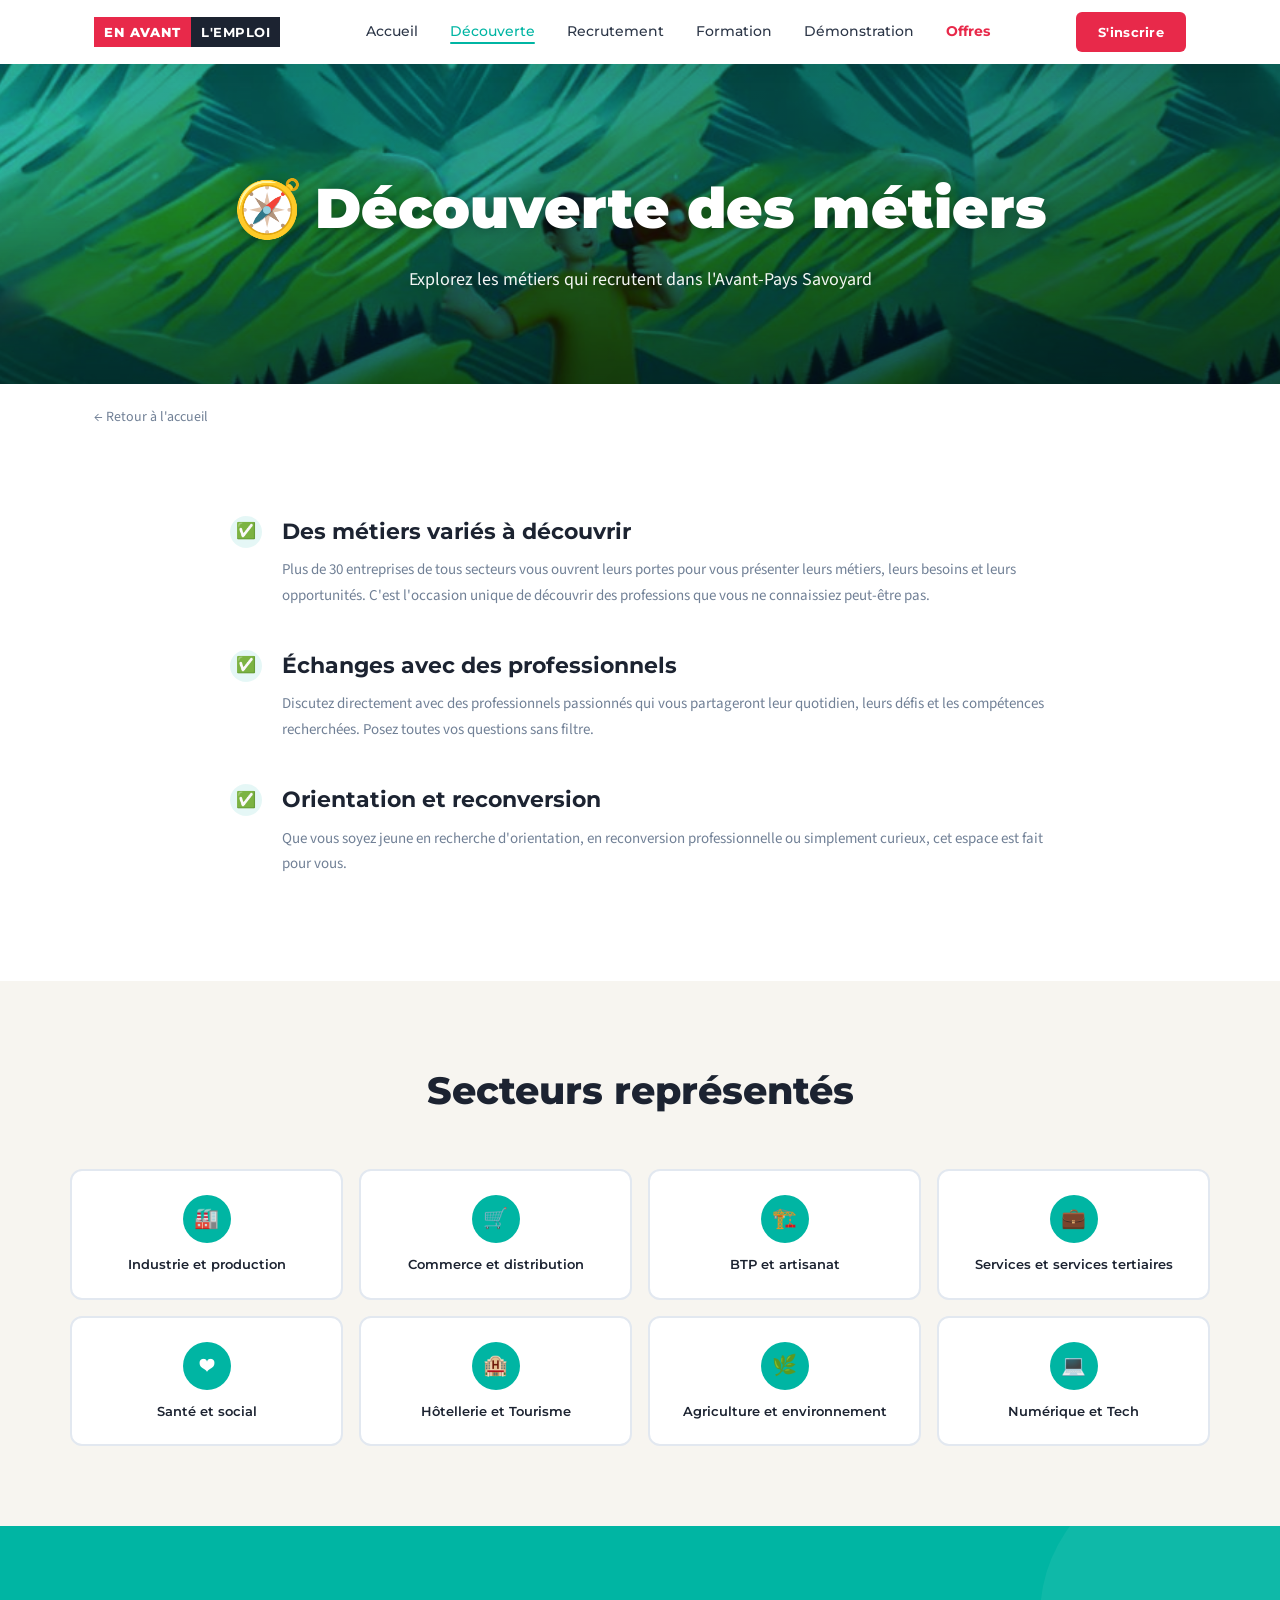
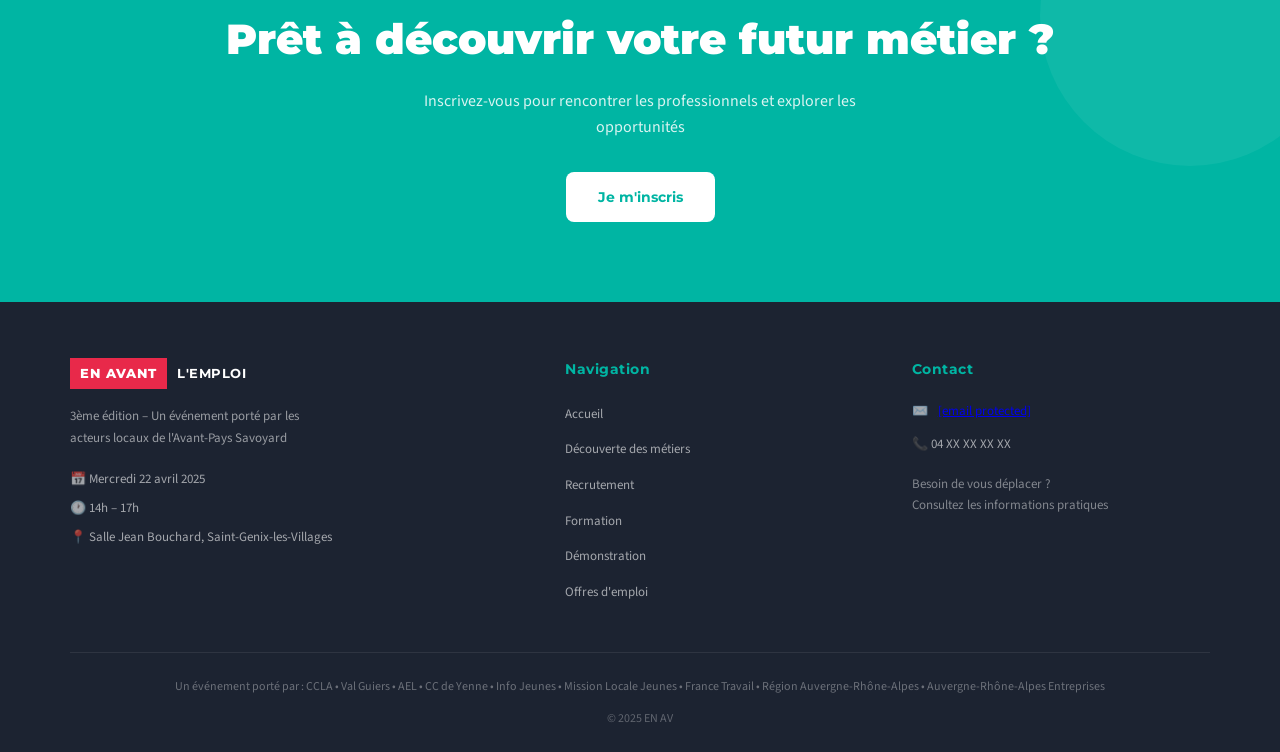
==== decouverte.html @ ff4c34b8 "first commit" ====
<!DOCTYPE html>
<html lang="fr">
<head>
  <meta charset="UTF-8">
  <meta name="viewport" content="width=device-width, initial-scale=1.0">
  <title>Découverte des métiers – EN AVANT L'EMPLOI</title>
  <meta name="description" content="Explorez les métiers qui recrutent dans l'Avant-Pays Savoyard lors de l'événement EN AVANT L'EMPLOI.">
  <link rel="icon" href="assets/favicon/favicon.ico" type="image/x-icon">
  <link rel="stylesheet" href="style.css">
</head>
<body>

<!-- NAVBAR -->
<nav class="navbar" id="main-nav">
  <div class="nav-inner">
    <a href="index.html" class="nav-logo">
      <span class="logo-box">EN AVANT</span>
      <span class="logo-text">L'EMPLOI</span>
    </a>
    <ul class="nav-links">
      <li><a href="index.html" data-page="accueil">Accueil</a></li>
      <li><a href="decouverte.html" data-page="decouverte" class="active">Découverte</a></li>
      <li><a href="recrutement.html" data-page="recrutement">Recrutement</a></li>
      <li><a href="formation.html" data-page="formation">Formation</a></li>
      <li><a href="demonstration.html" data-page="demonstration">Démonstration</a></li>
      <li><a href="offres.html" style="color:var(--red);font-weight:700;">Offres</a></li>
    </ul>
    <a href="#inscription" class="btn-inscrit">S'inscrire</a>
  </div>
</nav>

<!-- HERO -->
<div class="page-hero teal-hero">
  <div class="parallax-bg"></div>
  <div class="parallax-overlay"></div>
  <div class="page-hero-content">
    <h1>🧭 <span>Découverte des métiers</span></h1>
    <p>Explorez les métiers qui recrutent dans l'Avant-Pays Savoyard</p>
  </div>
</div>

<!-- BREADCRUMB -->
<div class="breadcrumb">
  <a href="index.html">← Retour à l'accueil</a>
</div>

<!-- FEATURES -->
<section class="content-section">
  <div class="container">
    <div class="feature-list">
      <div class="feature-item">
        <div class="feature-check teal">✅</div>
        <div class="feature-body">
          <h3>Des métiers variés à découvrir</h3>
          <p>Plus de 30 entreprises de tous secteurs vous ouvrent leurs portes pour vous présenter leurs métiers, leurs besoins et leurs opportunités. C'est l'occasion unique de découvrir des professions que vous ne connaissiez peut-être pas.</p>
        </div>
      </div>
      <div class="feature-item">
        <div class="feature-check teal">✅</div>
        <div class="feature-body">
          <h3>Échanges avec des professionnels</h3>
          <p>Discutez directement avec des professionnels passionnés qui vous partageront leur quotidien, leurs défis et les compétences recherchées. Posez toutes vos questions sans filtre.</p>
        </div>
      </div>
      <div class="feature-item">
        <div class="feature-check teal">✅</div>
        <div class="feature-body">
          <h3>Orientation et reconversion</h3>
          <p>Que vous soyez jeune en recherche d'orientation, en reconversion professionnelle ou simplement curieux, cet espace est fait pour vous.</p>
        </div>
      </div>
    </div>
  </div>
</section>

<!-- SECTEURS -->
<section class="section-bg">
  <div class="container">
    <div class="section-header">
      <h2>Secteurs représentés</h2>
    </div>
    <div class="sectors-grid">
      <div class="sector-card">
        <div class="sector-icon">🏭</div>
        <p>Industrie et production</p>
      </div>
      <div class="sector-card">
        <div class="sector-icon">🛒</div>
        <p>Commerce et distribution</p>
      </div>
      <div class="sector-card">
        <div class="sector-icon">🏗️</div>
        <p>BTP et artisanat</p>
      </div>
      <div class="sector-card">
        <div class="sector-icon">💼</div>
        <p>Services et services tertiaires</p>
      </div>
      <div class="sector-card">
        <div class="sector-icon">❤️</div>
        <p>Santé et social</p>
      </div>
      <div class="sector-card">
        <div class="sector-icon">🏨</div>
        <p>Hôtellerie et Tourisme</p>
      </div>
      <div class="sector-card">
        <div class="sector-icon">🌿</div>
        <p>Agriculture et environnement</p>
      </div>
      <div class="sector-card">
        <div class="sector-icon">💻</div>
        <p>Numérique et Tech</p>
      </div>
    </div>
  </div>
</section>

<!-- CTA -->
<section id="inscription" class="cta-section">
  <div class="container">
    <h2>Prêt à découvrir votre futur métier ?</h2>
    <p>Inscrivez-vous pour rencontrer les professionnels et explorer les opportunités</p>
    <a href="#" class="btn-white" onclick="alert('Formulaire d\'inscription à venir !')">Je m'inscris</a>
  </div>
</section>

<!-- FOOTER -->
<footer>
  <div class="footer-grid">
    <div class="footer-brand">
      <a href="index.html" class="nav-logo">
        <span class="logo-box">EN AVANT</span>
        <span class="logo-text">L'EMPLOI</span>
      </a>
      <p class="footer-desc">3ème édition – Un événement porté par les acteurs locaux de l'Avant-Pays Savoyard</p>
      <div class="footer-meta">
        <div class="footer-meta-item">📅 Mercredi 22 avril 2025</div>
        <div class="footer-meta-item">🕐 14h – 17h</div>
        <div class="footer-meta-item">📍 Salle Jean Bouchard, Saint-Genix-les-Villages</div>
      </div>
    </div>
    <div class="footer-col">
      <h4>Navigation</h4>
      <ul class="footer-links">
        <li><a href="index.html">Accueil</a></li>
        <li><a href="decouverte.html">Découverte des métiers</a></li>
        <li><a href="recrutement.html">Recrutement</a></li>
        <li><a href="formation.html">Formation</a></li>
        <li><a href="demonstration.html">Démonstration</a></li>
        <li><a href="offres.html">Offres d'emploi</a></li>
      </ul>
    </div>
    <div class="footer-col">
      <h4>Contact</h4>
      <div class="footer-contact">
        <div class="footer-contact-item">✉️ <a href="/cdn-cgi/l/email-protection" class="__cf_email__" data-cfemail="40232f2e3421233400252e2136212e342c252d302c2f296e2632">[email&#160;protected]</a></div>
        <div class="footer-contact-item">📞 04 XX XX XX XX</div>
        <div style="margin-top:8px;font-size:13px;color:rgba(255,255,255,0.45);">Besoin de vous déplacer ?<br>Consultez les informations pratiques</div>
      </div>
    </div>
  </div>
  <div class="footer-bottom">
    <p class="footer-partners-text">Un événement porté par : CCLA • Val Guiers • AEL • CC de Yenne • Info Jeunes • Mission Locale Jeunes • France Travail • Région Auvergne-Rhône-Alpes • Auvergne-Rhône-Alpes Entreprises</p>
    <p class="footer-copy">© 2025 EN AV
---- style.css ----
@import url('https://fonts.googleapis.com/css2?family=Montserrat:wght@400;500;600;700;800;900&family=Source+Sans+3:wght@300;400;600&display=swap');

:root {
  --teal: #00B5A3;
  --teal-dark: #009688;
  --red: #E8294A;
  --green: #8DC63F;
  --green-dark: #6fa32e;
  --blue: #2196F3;
  --blue-dark: #1976D2;
  --dark: #1C2331;
  --dark2: #232D3F;
  --text: #2D3748;
  --text-light: #718096;
  --bg-light: #F7F5F0;
  --white: #ffffff;
  --border: #E2E8F0;
  --font-display: 'Montserrat', sans-serif;
  --font-body: 'Source Sans 3', sans-serif;
}

* { margin: 0; padding: 0; box-sizing: border-box; }

html { scroll-behavior: smooth; }

body {
  font-family: var(--font-body);
  color: var(--text);
  background: var(--white);
  font-size: 16px;
  line-height: 1.6;
}

/* ===== NAVBAR ===== */
.navbar {
  position: fixed;
  top: 0; left: 0; right: 0;
  z-index: 100;
  background: var(--white);
  box-shadow: 0 2px 20px rgba(0,0,0,0.08);
  height: 64px;
  display: flex;
  align-items: center;
}

.nav-inner {
  max-width: 1140px;
  margin: 0 auto;
  width: 100%;
  padding: 0 24px;
  display: flex;
  align-items: center;
  justify-content: space-between;
}

.nav-logo {
  display: flex;
  align-items: center;
  gap: 0;
  text-decoration: none;
  font-family: var(--font-display);
  font-weight: 800;
  font-size: 15px;
  letter-spacing: 0.5px;
}

.logo-box {
  background: var(--red);
  color: white;
  padding: 5px 10px;
  font-size: 13px;
  font-weight: 800;
  letter-spacing: 1px;
}

.logo-text {
  background: var(--dark);
  color: white;
  padding: 5px 10px;
  font-size: 13px;
  font-weight: 700;
  letter-spacing: 0.5px;
}

.nav-links {
  display: flex;
  align-items: center;
  gap: 32px;
  list-style: none;
}

.nav-links a {
  text-decoration: none;
  color: var(--text);
  font-family: var(--font-display);
  font-weight: 500;
  font-size: 14px;
  transition: color 0.2s;
  position: relative;
}

.nav-links a:hover { color: var(--teal); }

.nav-links a.active {
  color: var(--teal);
}

.nav-links a.active::after {
  content: '';
  position: absolute;
  bottom: -4px; left: 0; right: 0;
  height: 2px;
  background: var(--teal);
  border-radius: 2px;
}

.nav-links a.active-red { color: var(--red); }
.nav-links a.active-red::after { background: var(--red); }
.nav-links a.active-green { color: var(--green-dark); }
.nav-links a.active-green::after { background: var(--green); }
.nav-links a.active-blue { color: var(--blue); }
.nav-links a.active-blue::after { background: var(--blue); }

.btn-inscrit {
  background: var(--red);
  color: white;
  border: none;
  padding: 10px 22px;
  border-radius: 6px;
  font-family: var(--font-display);
  font-weight: 700;
  font-size: 13px;
  cursor: pointer;
  text-decoration: none;
  transition: background 0.2s, transform 0.1s;
  display: inline-block;
  letter-spacing: 0.3px;
}

.btn-inscrit:hover { background: #c9203b; transform: translateY(-1px); }

/* ===== HERO ===== */
.hero {
  padding: 120px 24px 80px;
  text-align: center;
  background: linear-gradient(160deg, #f0fdf9 0%, #fef7f0 50%, #f0f9fd 100%);
  min-height: 580px;
  display: flex;
  align-items: center;
  justify-content: center;
}

.hero-inner { max-width: 700px; margin: 0 auto; }

.hero-badge {
  display: inline-block;
  background: var(--red);
  color: white;
  font-family: var(--font-display);
  font-weight: 700;
  font-size: 11px;
  letter-spacing: 1.5px;
  text-transform: uppercase;
  padding: 5px 14px;
  border-radius: 20px;
  margin-bottom: 20px;
}

.hero h1 {
  font-family: var(--font-display);
  font-weight: 900;
  font-size: clamp(42px, 7vw, 72px);
  line-height: 1.05;
  margin-bottom: 8px;
  letter-spacing: -1px;
}

.hero h1 .line1 { color: var(--red); display: block; }
.hero h1 .line2 { color: var(--teal); display: block; }

.hero-subtitle {
  color: var(--text-light);
  font-size: 15px;
  margin-bottom: 24px;
  font-style: italic;
}

.hero-meta {
  display: flex;
  justify-content: center;
  gap: 28px;
  flex-wrap: wrap;
  margin-bottom: 24px;
}

.hero-meta-item {
  display: flex;
  align-items: center;
  gap: 6px;
  font-size: 13px;
  color: var(--text);
  font-weight: 600;
}

.hero-meta-item span { font-size: 15px; }

.hero-desc {
  color: var(--text-light);
  font-size: 15px;
  max-width: 560px;
  margin: 0 auto 28px;
  line-height: 1.7;
}

.hero-btns {
  display: flex;
  gap: 12px;
  justify-content: center;
  flex-wrap: wrap;
  margin-bottom: 48px;
}

.btn-primary {
  background: var(--red);
  color: white;
  padding: 13px 28px;
  border-radius: 8px;
  text-decoration: none;
  font-family: var(--font-display);
  font-weight: 700;
  font-size: 14px;
  display: inline-flex;
  align-items: center;
  gap: 8px;
  transition: all 0.2s;
}

.btn-primary:hover { background: #c9203b; transform: translateY(-2px); box-shadow: 0 6px 20px rgba(232,41,74,0.3); }

.btn-secondary {
  background: transparent;
  color: var(--dark);
  padding: 13px 28px;
  border-radius: 8px;
  text-decoration: none;
  font-family: var(--font-display);
  font-weight: 600;
  font-size: 14px;
  border: 2px solid var(--border);
  transition: all 0.2s;
}

.btn-secondary:hover { border-color: var(--teal); color: var(--teal); }

.hero-stats {
  display: flex;
  justify-content: center;
  gap: 48px;
  flex-wrap: wrap;
}

.stat-item {
  display: flex;
  align-items: center;
  gap: 8px;
}

.stat-icon { font-size: 22px; }

.stat-num {
  font-family: var(--font-display);
  font-weight: 900;
  font-size: 26px;
  color: var(--teal);
  line-height: 1;
}

.stat-label {
  font-size: 12px;
  color: var(--text-light);
  font-weight: 500;
}

/* ===== SECTION BASE ===== */
section { padding: 80px 24px; }

.container { max-width: 1140px; margin: 0 auto; }

.section-header { text-align: center; margin-bottom: 48px; }

.section-header h2 {
  font-family: var(--font-display);
  font-weight: 800;
  font-size: clamp(26px, 4vw, 38px);
  color: var(--dark);
  margin-bottom: 12px;
}

.section-header p {
  color: var(--text-light);
  font-size: 16px;
  max-width: 560px;
  margin: 0 auto;
}

/* ===== ESPACES GRID ===== */
.espaces-grid {
  display: grid;
  grid-template-columns: 1fr 1fr;
  gap: 24px;
}

.espace-card {
  background: white;
  border: 2px solid var(--border);
  border-radius: 16px;
  padding: 32px;
  text-decoration: none;
  color: inherit;
  transition: all 0.25s;
  display: block;
}

.espace-card:hover {
  transform: translateY(-4px);
  box-shadow: 0 12px 32px rgba(0,0,0,0.1);
}

.espace-card.teal:hover { border-color: var(--teal); }
.espace-card.red:hover { border-color: var(--red); }
.espace-card.green-c:hover { border-color: var(--green); }
.espace-card.blue:hover { border-color: var(--blue); }

.espace-icon {
  width: 48px; height: 48px;
  border-radius: 12px;
  display: flex; align-items: center; justify-content: center;
  font-size: 22px;
  margin-bottom: 16px;
}

.espace-icon.teal { background: rgba(0,181,163,0.1); color: var(--teal); }
.espace-icon.red { background: rgba(232,41,74,0.1); color: var(--red); }
.espace-icon.green-c { background: rgba(141,198,63,0.15); color: var(--green-dark); }
.espace-icon.blue { background: rgba(33,150,243,0.1); color: var(--blue); }

.espace-card h3 {
  font-family: var(--font-display);
  font-weight: 700;
  font-size: 18px;
  margin-bottom: 8px;
}

.espace-card h3.teal { color: var(--teal); }
.espace-card h3.red { color: var(--red); }
.espace-card h3.green-c { color: var(--green-dark); }
.espace-card h3.blue { color: var(--blue); }

.espace-card p {
  color: var(--text-light);
  font-size: 14px;
  line-height: 1.6;
  margin-bottom: 16px;
}

.espace-link {
  font-family: var(--font-display);
  font-weight: 600;
  font-size: 13px;
  display: flex;
  align-items: center;
  gap: 4px;
}

.espace-link.teal { color: var(--teal); }
.espace-link.red { color: var(--red); }
.espace-link.green-c { color: var(--green-dark); }
.espace-link.blue { color: var(--blue); }

/* ===== POURQUOI ===== */
.section-bg { background: var(--bg-light); }

.pourquoi-grid {
  display: grid;
  grid-template-columns: repeat(4, 1fr);
  gap: 24px;
}

.pourquoi-item {
  text-align: center;
  padding: 24px 16px;
}

.pourquoi-item .pi-icon {
  font-size: 32px;
  margin-bottom: 12px;
}

.pourquoi-item h4 {
  font-family: var(--font-display);
  font-weight: 700;
  font-size: 15px;
  margin-bottom: 8px;
  color: var(--dark);
}

.pourquoi-item p {
  font-size: 13px;
  color: var(--text-light);
  line-height: 1.5;
}

/* ===== MAP ===== */
.map-section { text-align: center; }

.map-container {
  border-radius: 16px;
  overflow: hidden;
  margin: 32px 0 20px;
  border: 2px solid var(--border);
}

.map-container iframe {
  width: 100%;
  height: 380px;
  display: block;
  border: none;
}

.map-address {
  font-size: 14px;
  color: var(--text-light);
  display: flex;
  align-items: center;
  justify-content: center;
  gap: 6px;
}

.map-infos {
  display: flex;
  justify-content: center;
  gap: 32px;
  flex-wrap: wrap;
  margin-top: 12px;
}

.map-info-item {
  display: flex;
  align-items: center;
  gap: 6px;
  font-size: 13px;
  color: var(--text-light);
}

/* ===== PARTNERS ===== */
.partners-section { background: white; }

.partners-grid {
  display: flex;
  flex-wrap: wrap;
  align-items: center;
  justify-content: center;
  gap: 24px 40px;
  margin-top: 12px;
}

.partner-item {
  display: flex;
  flex-direction: column;
  align-items: center;
  gap: 6px;
  opacity: 0.75;
  transition: opacity 0.2s;
}

.partner-item:hover { opacity: 1; }

.partner-logo {
  width: 100px; height: 48px;
  display: flex;
  align-items: center;
  justify-content: center;
  font-family: var(--font-display);
  font-weight: 700;
  font-size: 11px;
  color: var(--text);
  padding: 6px;
  text-align: center;
}

.partner-name { font-size: 11px; color: var(--text-light); text-align: center; }

/* ===== CTA SECTION ===== */
.cta-section {
  background: var(--teal);
  text-align: center;
  padding: 80px 24px;
  position: relative;
  overflow: hidden;
}

.cta-section::before {
  content: '';
  position: absolute;
  top: -60px; right: -60px;
  width: 300px; height: 300px;
  border-radius: 50%;
  background: rgba(255,255,255,0.06);
  pointer-events: none;
}

.cta-section h2 {
  font-family: var(--font-display);
  font-weight: 900;
  font-size: clamp(28px, 4vw, 42px);
  color: white;
  margin-bottom: 16px;
}

.cta-section p {
  color: rgba(255,255,255,0.85);
  font-size: 16px;
  margin-bottom: 32px;
  max-width: 500px;
  margin-left: auto;
  margin-right: auto;
}

.btn-white {
  background: white;
  color: var(--teal);
  padding: 14px 32px;
  border-radius: 8px;
  text-decoration: none;
  font-family: var(--font-display);
  font-weight: 700;
  font-size: 14px;
  display: inline-flex;
  align-items: center;
  gap: 8px;
  transition: all 0.2s;
}

.btn-white:hover { transform: translateY(-2px); box-shadow: 0 8px 24px rgba(0,0,0,0.15); }

/* ===== FOOTER ===== */
footer {
  background: var(--dark);
  color: rgba(255,255,255,0.7);
  padding: 56px 24px 24px;
}

.footer-grid {
  max-width: 1140px;
  margin: 0 auto;
  display: grid;
  grid-template-columns: 1.5fr 1fr 1fr;
  gap: 48px;
  margin-bottom: 48px;
}

.footer-brand .nav-logo { margin-bottom: 16px; display: inline-flex; }

.footer-desc {
  font-size: 13px;
  line-height: 1.7;
  color: rgba(255,255,255,0.55);
  margin-bottom: 20px;
  max-width: 240px;
}

.footer-meta {
  display: flex;
  flex-direction: column;
  gap: 8px;
}

.footer-meta-item {
  display: flex;
  align-items: center;
  gap: 8px;
  font-size: 13px;
  color: rgba(255,255,255,0.6);
}

.footer-col h4 {
  font-family: var(--font-display);
  font-weight: 700;
  font-size: 14px;
  color: var(--teal);
  margin-bottom: 20px;
  letter-spacing: 0.5px;
}

.footer-links {
  list-style: none;
  display: flex;
  flex-direction: column;
  gap: 10px;
}

.footer-links a {
  text-decoration: none;
  color: rgba(255,255,255,0.6);
  font-size: 13px;
  transition: color 0.2s;
}

.footer-links a:hover { color: white; }

.footer-contact {
  display: flex;
  flex-direction: column;
  gap: 12px;
}

.footer-contact-item {
  display: flex;
  align-items: center;
  gap: 10px;
  font-size: 13px;
  color: rgba(255,255,255,0.6);
}

.footer-bottom {
  max-width: 1140px;
  margin: 0 auto;
  padding-top: 24px;
  border-top: 1px solid rgba(255,255,255,0.08);
  text-align: center;
}

.footer-partners-text {
  font-size: 12px;
  color: rgba(255,255,255,0.35);
  margin-bottom: 12px;
  line-height: 1.6;
}

.footer-copy {
  font-size: 12px;
  color: rgba(255,255,255,0.3);
}

/* ===== SUB-PAGE HERO WITH PARALLAX ===== */
.page-hero {
  margin-top: 64px;
  padding: 100px 24px 90px;
  display: flex;
  align-items: center;
  justify-content: center;
  min-height: 320px;
  position: relative;
  text-align: center;
  overflow: hidden;
  /* fallback solid color overridden per variant */
  background: var(--teal);
}

/* Parallax image layer — sits behind everything */
.page-hero .parallax-bg {
  position: absolute;
  inset: -40px -10px;          /* oversized so parallax doesn't show edges */
  background-image: url('assets/images/hero-bg.png');
  background-size: cover;
  background-position: center 30%;
  background-repeat: no-repeat;
  will-change: transform;
  transition: transform 0.05s linear;
  z-index: 0;
}

/* Color overlay — tinted gradient on top of the image */
.page-hero .parallax-overlay {
  position: absolute;
  inset: 0;
  z-index: 1;
  /* default teal — overridden per variant */
  background: linear-gradient(135deg,
    rgba(0,181,163,0.82) 0%,
    rgba(0,123,110,0.88) 100%);
  mix-blend-mode: multiply;
}

/* Extra dark vignette at bottom for text legibility */
.page-hero::after {
  content: '';
  position: absolute;
  bottom: 0; left: 0; right: 0;
  height: 60%;
  background: linear-gradient(to top, rgba(0,0,0,0.35) 0%, transparent 100%);
  z-index: 2;
  pointer-events: none;
}

.page-hero-content {
  position: relative;
  z-index: 3;
}

.page-hero h1 {
  font-family: var(--font-display);
  font-weight: 900;
  font-size: clamp(36px, 5vw, 56px);
  color: white;
  margin-bottom: 12px;
  display: flex;
  align-items: center;
  justify-content: center;
  gap: 12px;
  text-shadow: 0 2px 16px rgba(0,0,0,0.3);
}

.page-hero p {
  color: rgba(255,255,255,0.95);
  font-size: 18px;
  max-width: 500px;
  margin: 0 auto;
  text-shadow: 0 1px 8px rgba(0,0,0,0.25);
}

/* Variant color overlays */
.page-hero.teal-hero .parallax-overlay {
  background: linear-gradient(135deg,
    rgba(0,181,163,0.80) 0%,
    rgba(0,107,96,0.88) 100%);
}
.page-hero.red-hero .parallax-overlay {
  background: linear-gradient(135deg,
    rgba(232,41,74,0.80) 0%,
    rgba(176,29,53,0.90) 100%);
}
.page-hero.green-hero .parallax-overlay {
  background: linear-gradient(135deg,
    rgba(141,198,63,0.78) 0%,
    rgba(90,138,30,0.90) 100%);
}
.page-hero.blue-hero .parallax-overlay {
  background: linear-gradient(135deg,
    rgba(33,150,243,0.80) 0%,
    rgba(13,71,161,0.90) 100%);
}

/* ===== BREADCRUMB ===== */
.breadcrumb {
  max-width: 1140px;
  margin: 0 auto;
  padding: 20px 24px;
}

.breadcrumb a {
  color: var(--text-light);
  text-decoration: none;
  font-size: 14px;
  display: inline-flex;
  align-items: center;
  gap: 6px;
  transition: color 0.2s;
}

.breadcrumb a:hover { color: var(--teal); }

/* ===== CONTENT SECTION ===== */
.content-section { padding: 64px 24px; }

.feature-list { max-width: 820px; margin: 0 auto; }

.feature-item {
  display: flex;
  gap: 20px;
  margin-bottom: 40px;
  align-items: flex-start;
}

.feature-check {
  width: 32px; height: 32px;
  border-radius: 50%;
  display: flex; align-items: center; justify-content: center;
  font-size: 16px;
  flex-shrink: 0;
  margin-top: 2px;
}

.feature-check.teal { background: rgba(0,181,163,0.1); color: var(--teal); }
.feature-check.red { background: rgba(232,41,74,0.1); color: var(--red); }
.feature-check.green { background: rgba(141,198,63,0.15); color: var(--green-dark); }
.feature-check.blue { background: rgba(33,150,243,0.1); color: var(--blue); }

.feature-body h3 {
  font-family: var(--font-display);
  font-weight: 700;
  font-size: 22px;
  color: var(--dark);
  margin-bottom: 8px;
}

.feature-body p {
  color: var(--text-light);
  font-size: 15px;
  line-height: 1.7;
}

/* ===== TIPS / CARDS GRIDS ===== */
.tips-grid {
  display: grid;
  grid-template-columns: repeat(4, 1fr);
  gap: 20px;
}

.tip-card {
  background: white;
  border: 2px solid var(--border);
  border-radius: 16px;
  padding: 28px 20px;
  text-align: center;
  transition: all 0.2s;
}

.tip-card:hover { transform: translateY(-3px); box-shadow: 0 8px 24px rgba(0,0,0,0.08); }

.tip-icon {
  width: 52px; height: 52px;
  border-radius: 50%;
  display: flex; align-items: center; justify-content: center;
  font-size: 22px;
  margin: 0 auto 14px;
}

.tip-icon.red { background: var(--red); color: white; }
.tip-icon.teal { background: var(--teal); color: white; }
.tip-icon.green { background: var(--green); color: white; }
.tip-icon.blue { background: var(--blue); color: white; }

.tip-card p {
  font-family: var(--font-display);
  font-weight: 700;
  font-size: 14px;
  color: var(--dark);
  line-height: 1.4;
}

/* ===== SAVOIR BOX ===== */
.savoir-box {
  max-width: 700px;
  margin: 32px auto 0;
  background: white;
  border-left: 4px solid var(--teal);
  border-radius: 0 12px 12px 0;
  padding: 28px 32px;
  box-shadow: 0 4px 20px rgba(0,0,0,0.06);
}

.savoir-box.red-border { border-color: var(--red); }
.savoir-box.green-border { border-color: var(--green); }
.savoir-box.blue-border { border-color: var(--blue); }

.savoir-box h4 {
  font-family: var(--font-display);
  font-weight: 700;
  font-size: 17px;
  margin-bottom: 10px;
  display: flex;
  align-items: center;
  gap: 8px;
}

.savoir-box p {
  color: var(--text-light);
  font-size: 14px;
  line-height: 1.7;
}

/* ===== TAGS / BADGES ===== */
.tags-row {
  display: flex;
  flex-wrap: wrap;
  gap: 12px;
  justify-content: center;
  margin-top: 16px;
}

.tag-badge {
  padding: 10px 24px;
  border-radius: 8px;
  font-family: var(--font-display);
  font-weight: 600;
  font-size: 14px;
  border: 2px solid;
}

.tag-badge.red { border-color: var(--red); color: var(--red); }
.tag-badge.teal { border-color: var(--teal); color: var(--teal); }
.tag-badge.green { border-color: var(--green-dark); color: var(--green-dark); }
.tag-badge.blue { border-color: var(--blue); color: var(--blue); }

/* ===== SECTORS ===== */
.sectors-grid {
  display: grid;
  grid-template-columns: repeat(4, 1fr);
  gap: 16px;
}

.sector-card {
  background: white;
  border: 2px solid var(--border);
  border-radius: 12px;
  padding: 24px 16px;
  text-align: center;
  transition: all 0.2s;
}

.sector-card:hover { border-color: var(--teal); transform: translateY(-2px); }

.sector-icon {
  width: 48px; height: 48px;
  background: var(--teal);
  border-radius: 50%;
  display: flex; align-items: center; justify-content: center;
  font-size: 20px;
  margin: 0 auto 12px;
  color: white;
}

.sector-card p {
  font-family: var(--font-display);
  font-weight: 600;
  font-size: 13px;
  color: var(--dark);
  line-height: 1.4;
}

/* ===== CTA VARIANTS ===== */
.cta-section.red-cta { background: var(--red); }
.cta-section.green-cta { background: var(--green-dark); }
.cta-section.blue-cta { background: var(--blue); }

.btn-white.red-text { color: var(--red); }
.btn-white.green-text { color: var(--green-dark); }
.btn-white.blue-text { color: var(--blue); }

/* ===== BENEFITS GRID ===== */
.benefits-grid {
  display: grid;
  grid-template-columns: repeat(3, 1fr);
  gap: 24px;
}

.benefit-card {
  background: white;
  border: 2px solid var(--border);
  border-radius: 16px;
  padding: 32px 24px;
  text-align: center;
  transition: all 0.2s;
}

.benefit-card:hover { transform: translateY(-4px); box-shadow: 0 12px 32px rgba(0,0,0,0.08); }

.benefit-icon {
  width: 56px; height: 56px;
  border-radius: 50%;
  display: flex; align-items: center; justify-content: center;
  font-size: 24px;
  margin: 0 auto 16px;
}

.benefit-icon.blue { background: rgba(33,150,243,0.1); color: var(--blue); }
.benefit-icon.teal { background: rgba(0,181,163,0.1); color: var(--teal); }
.benefit-icon.green { background: rgba(141,198,63,0.15); color: var(--green-dark); }
.benefit-icon.red { background: rgba(232,41,74,0.1); color: var(--red); }

.benefit-card h4 {
  font-family: var(--font-display);
  font-weight: 700;
  font-size: 16px;
  color: var(--dark);
  margin-bottom: 8px;
}

.benefit-card p {
  font-size: 13px;
  color: var(--text-light);
  line-height: 1.6;
}

/* ===== RESPONSIVE ===== */
@media (max-width: 900px) {
  .espaces-grid { grid-template-columns: 1fr; }
  .pourquoi-grid { grid-template-columns: repeat(2, 1fr); }
  .tips-grid { grid-template-columns: repeat(2, 1fr); }
  .sectors-grid { grid-template-columns: repeat(2, 1fr); }
  .benefits-grid { grid-template-columns: 1fr; }
  .footer-grid { grid-template-columns: 1fr; gap: 32px; }
}

@media (max-width: 600px) {
  .hero-stats { gap: 24px; }
  .pourquoi-grid { grid-template-columns: 1fr; }
  .tips-grid { grid-template-columns: 1fr 1fr; }
  .nav-links { display: none; }
}

/* ===== ANIMATIONS ===== */
@keyframes fadeUp {
  from { opacity: 0; transform: translateY(20px); }
  to { opacity: 1; transform: translateY(0); }
}

.fade-up {
  animation: fadeUp 0.5s ease forwards;
}

.fade-up-1 { animation-delay: 0.1s; opacity: 0; }
.fade-up-2 { animation-delay: 0.2s; opacity: 0; }
.fade-up-3 { animation-delay: 0.3s; opacity: 0; }
.fade-up-4 { animation-delay: 0.4s; opacity: 0; }
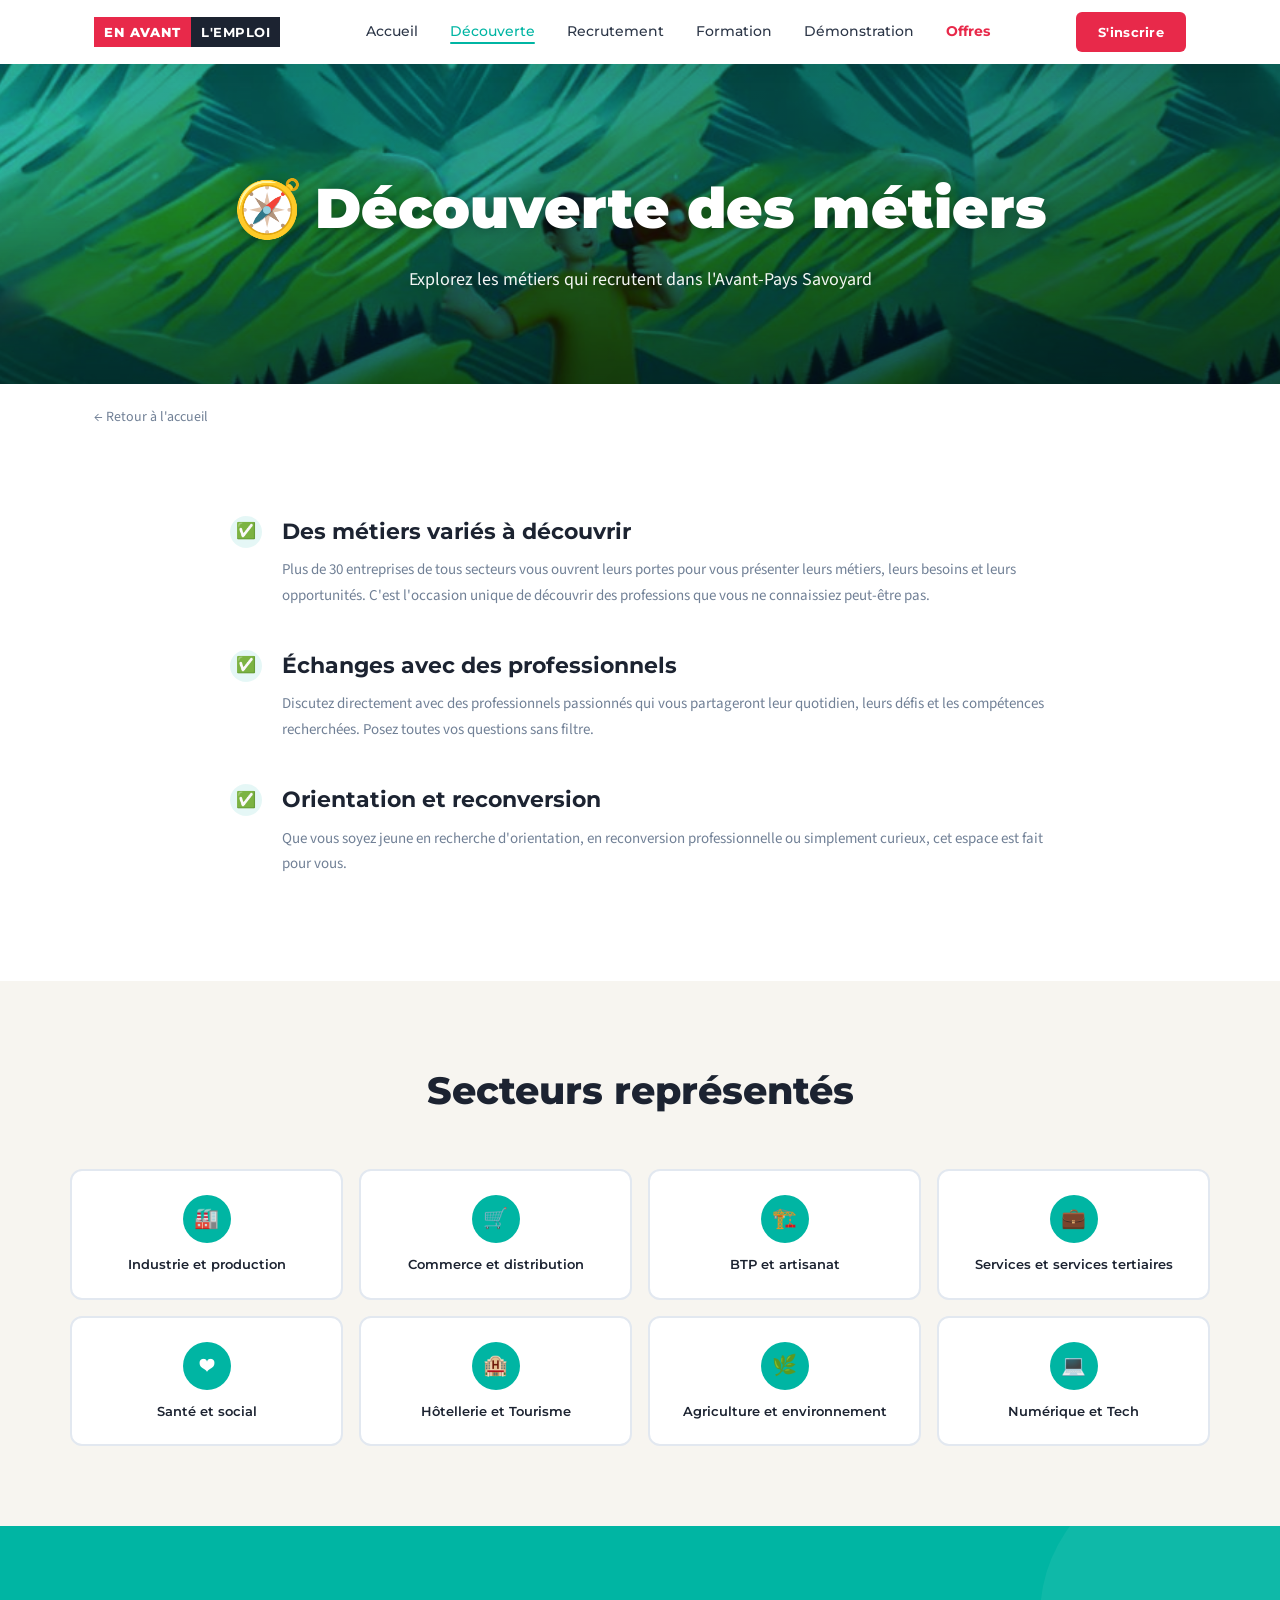
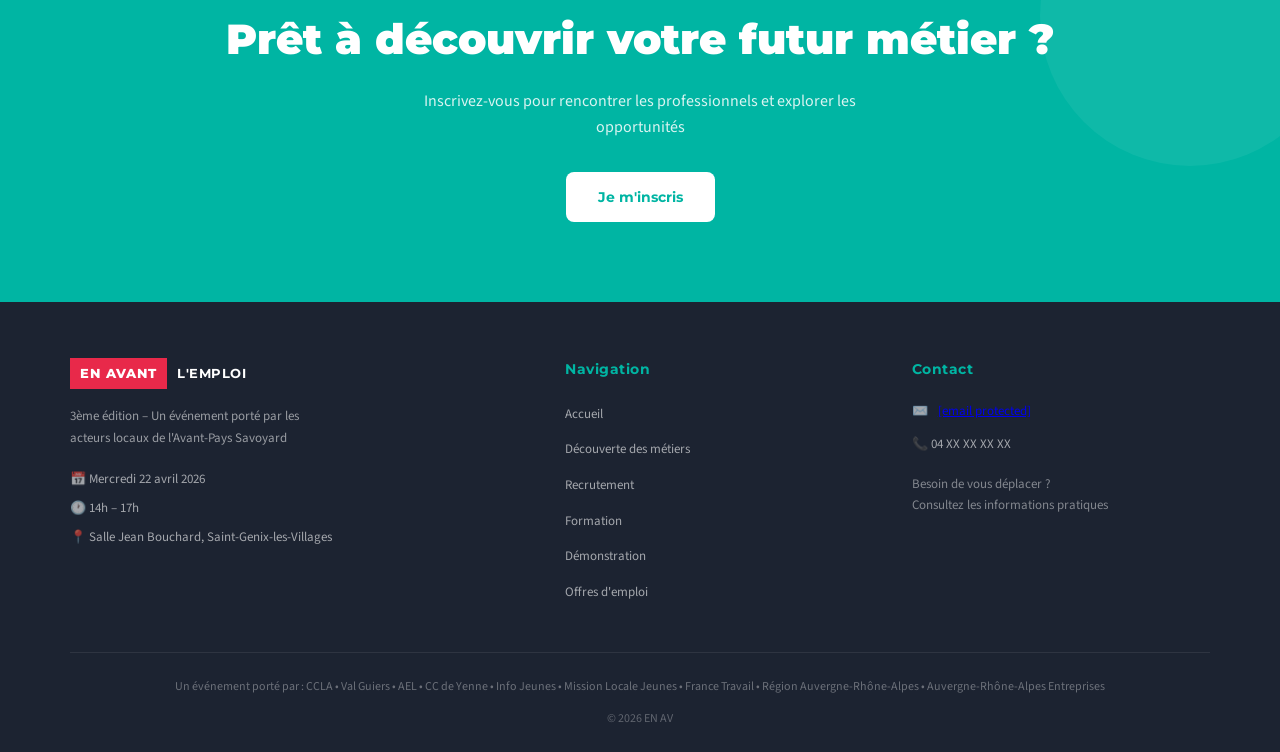
==== commit 609c9199: "ajout du lien d'inscription" ====
--- a/decouverte.html
+++ b/decouverte.html
@@ -121,7 +121,7 @@
   <div class="container">
     <h2>Prêt à découvrir votre futur métier ?</h2>
     <p>Inscrivez-vous pour rencontrer les professionnels et explorer les opportunités</p>
-    <a href="#" class="btn-white" onclick="alert('Formulaire d\'inscription à venir !')">Je m'inscris</a>
+    <a href="https://mesevenementsemploi.francetravail.fr/mes-evenements-emploi/evenement/619655/en-avant-l-emploi-saint-genix-les-villages" target="_blank" rel="noopener" class="btn-white">Je m'inscris</a>
   </div>
 </section>
 
@@ -135,7 +135,7 @@
       </a>
       <p class="footer-desc">3ème édition – Un événement porté par les acteurs locaux de l'Avant-Pays Savoyard</p>
       <div class="footer-meta">
-        <div class="footer-meta-item">📅 Mercredi 22 avril 2025</div>
+        <div class="footer-meta-item">📅 Mercredi 22 avril 2026</div>
         <div class="footer-meta-item">🕐 14h – 17h</div>
         <div class="footer-meta-item">📍 Salle Jean Bouchard, Saint-Genix-les-Villages</div>
       </div>
@@ -162,4 +162,4 @@
   </div>
   <div class="footer-bottom">
     <p class="footer-partners-text">Un événement porté par : CCLA • Val Guiers • AEL • CC de Yenne • Info Jeunes • Mission Locale Jeunes • France Travail • Région Auvergne-Rhône-Alpes • Auvergne-Rhône-Alpes Entreprises</p>
-    <p class="footer-copy">© 2025 EN AV+    <p class="footer-copy">© 2026 EN AV
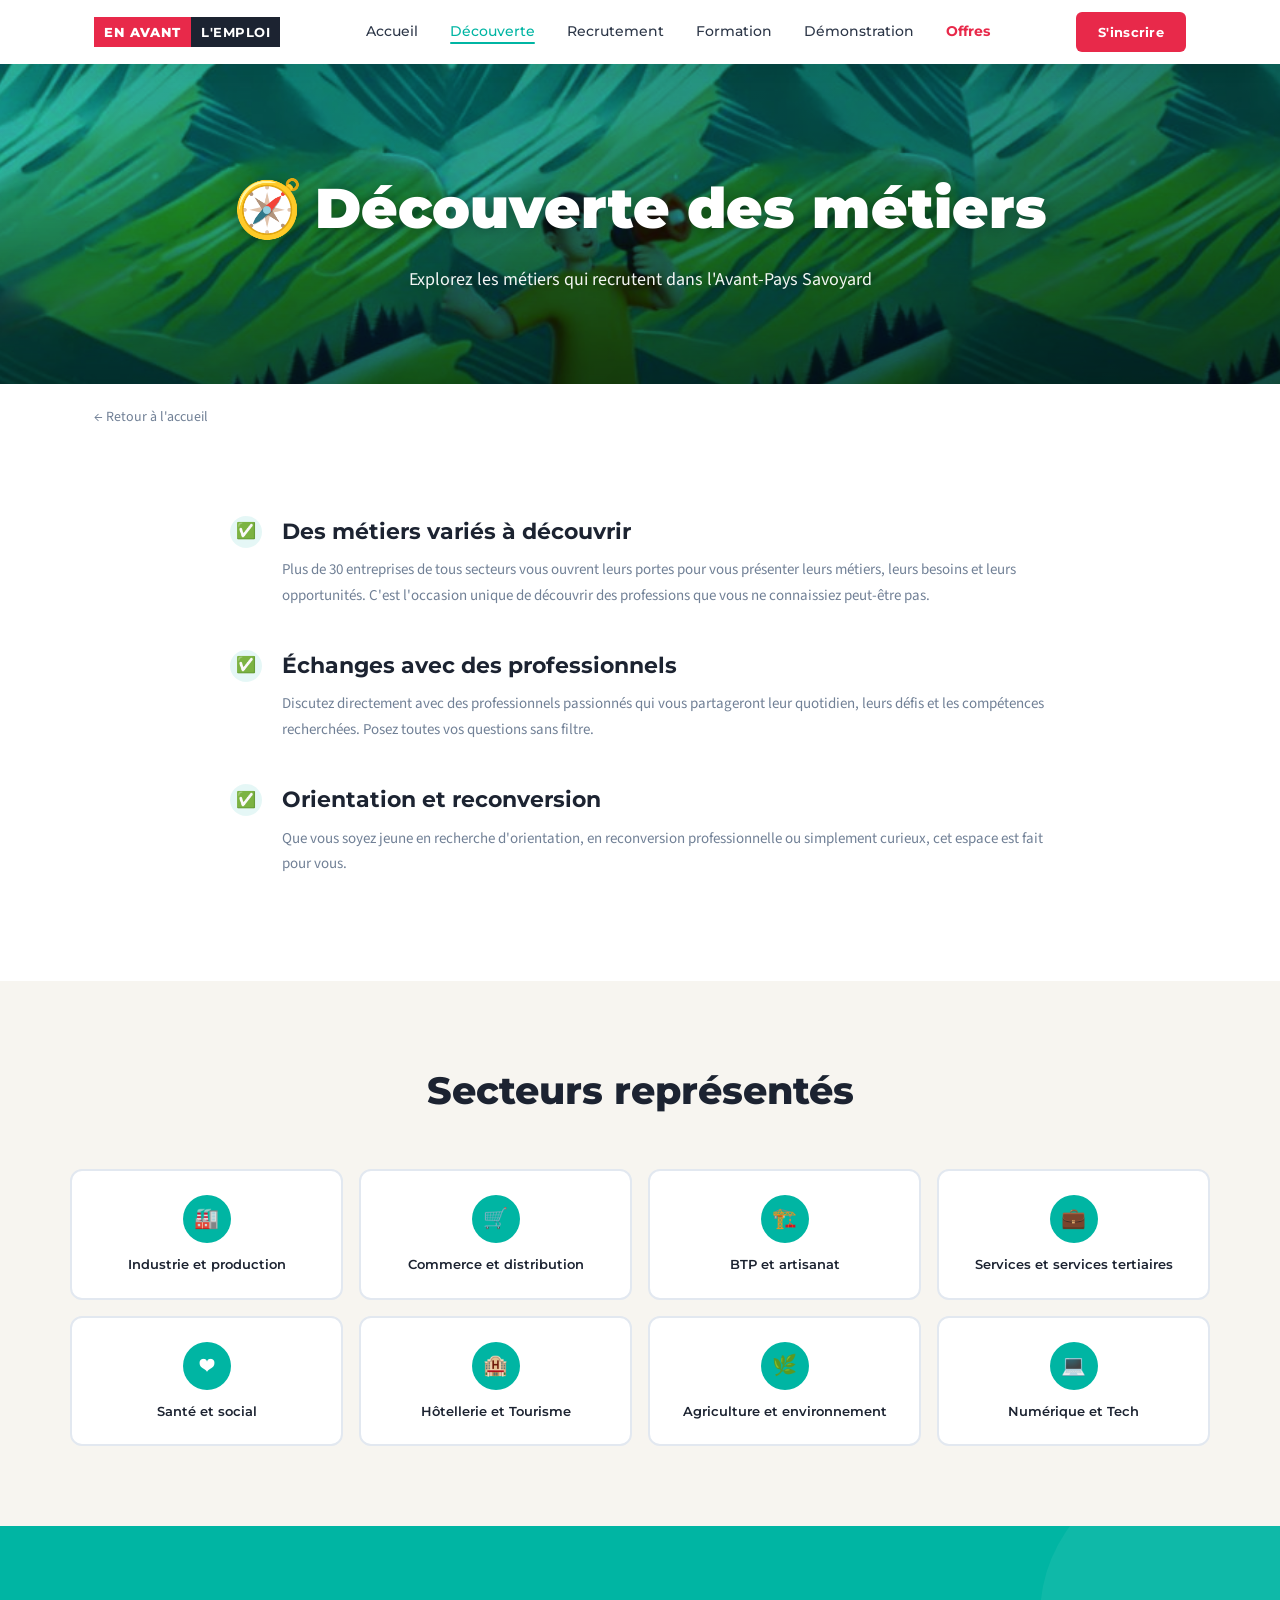
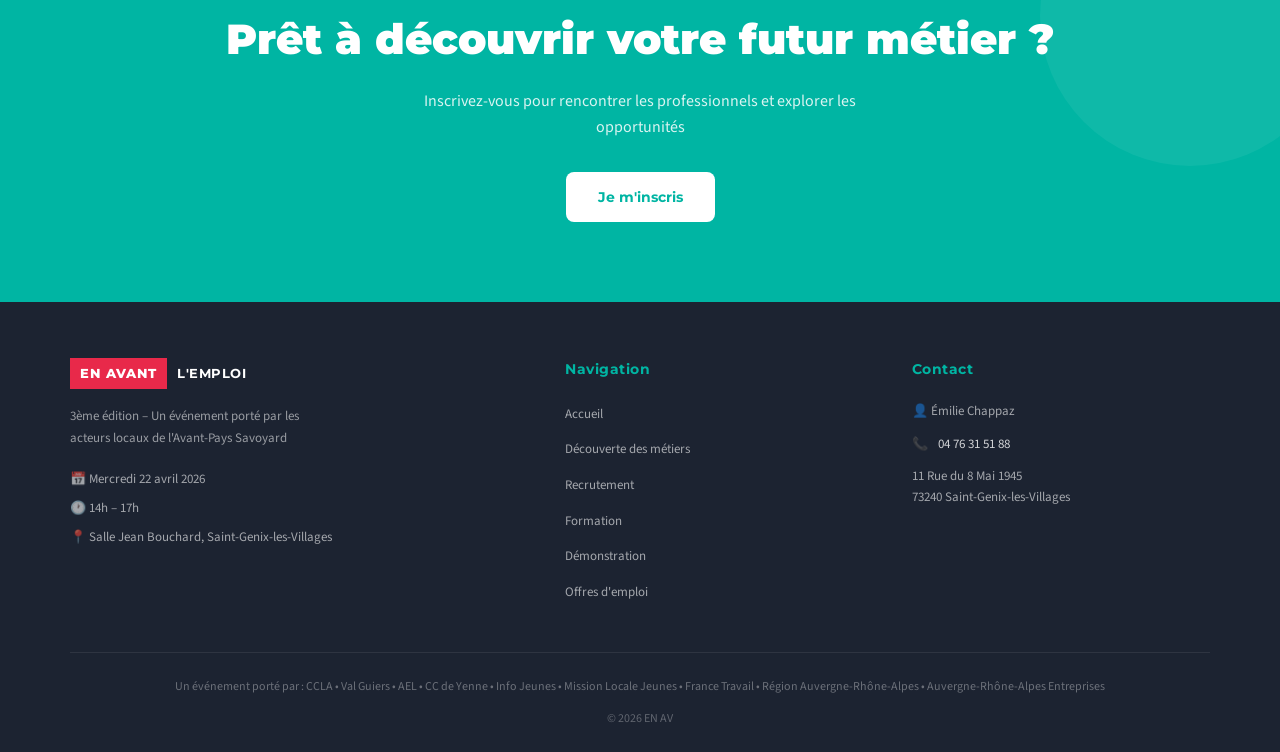
==== commit 4411761c: "amelioration design et relation entre pages" ====
--- a/decouverte.html
+++ b/decouverte.html
@@ -80,38 +80,38 @@
       <h2>Secteurs représentés</h2>
     </div>
     <div class="sectors-grid">
-      <div class="sector-card">
+      <a href="offres.html#industrie" class="sector-card">
         <div class="sector-icon">🏭</div>
         <p>Industrie et production</p>
-      </div>
-      <div class="sector-card">
+      </a>
+      <a href="offres.html#commerce" class="sector-card">
         <div class="sector-icon">🛒</div>
         <p>Commerce et distribution</p>
-      </div>
-      <div class="sector-card">
+      </a>
+      <a href="offres.html#btp" class="sector-card">
         <div class="sector-icon">🏗️</div>
         <p>BTP et artisanat</p>
-      </div>
-      <div class="sector-card">
+      </a>
+      <a href="offres.html#services" class="sector-card">
         <div class="sector-icon">💼</div>
         <p>Services et services tertiaires</p>
-      </div>
-      <div class="sector-card">
+      </a>
+      <a href="offres.html#services-personne" class="sector-card">
         <div class="sector-icon">❤️</div>
         <p>Santé et social</p>
-      </div>
-      <div class="sector-card">
+      </a>
+      <a href="offres.html#tourisme" class="sector-card">
         <div class="sector-icon">🏨</div>
         <p>Hôtellerie et Tourisme</p>
-      </div>
-      <div class="sector-card">
+      </a>
+      <a href="offres.html#agri" class="sector-card">
         <div class="sector-icon">🌿</div>
         <p>Agriculture et environnement</p>
-      </div>
-      <div class="sector-card">
+      </a>
+      <a href="offres.html#numerique" class="sector-card">
         <div class="sector-icon">💻</div>
         <p>Numérique et Tech</p>
-      </div>
+      </a>
     </div>
   </div>
 </section>
@@ -154,9 +154,9 @@
     <div class="footer-col">
       <h4>Contact</h4>
       <div class="footer-contact">
-        <div class="footer-contact-item">✉️ <a href="/cdn-cgi/l/email-protection" class="__cf_email__" data-cfemail="40232f2e3421233400252e2136212e342c252d302c2f296e2632">[email&#160;protected]</a></div>
-        <div class="footer-contact-item">📞 04 XX XX XX XX</div>
-        <div style="margin-top:8px;font-size:13px;color:rgba(255,255,255,0.45);">Besoin de vous déplacer ?<br>Consultez les informations pratiques</div>
+        <div class="footer-contact-item">👤 Émilie Chappaz</div>
+        <div class="footer-contact-item">📞 <a href="tel:+33476315188" style="color:rgba(255,255,255,0.8);text-decoration:none;">04 76 31 51 88</a></div>
+        <div class="footer-contact-item" style="font-size:13px;color:rgba(255,255,255,0.6);">11 Rue du 8 Mai 1945<br>73240 Saint-Genix-les-Villages</div>
       </div>
     </div>
   </div>
--- a/style.css
+++ b/style.css
@@ -8,6 +8,8 @@
   --green-dark: #6fa32e;
   --blue: #2196F3;
   --blue-dark: #1976D2;
+  --orange: #F97316;
+  --orange-dark: #EA580C;
   --dark: #1C2331;
   --dark2: #232D3F;
   --text: #2D3748;
@@ -116,10 +118,12 @@
 
 .nav-links a.active-red { color: var(--red); }
 .nav-links a.active-red::after { background: var(--red); }
-.nav-links a.active-green { color: var(--green-dark); }
-.nav-links a.active-green::after { background: var(--green); }
+.nav-links a.active-green { color: var(--orange-dark); }
+.nav-links a.active-green::after { background: var(--orange); }
 .nav-links a.active-blue { color: var(--blue); }
 .nav-links a.active-blue::after { background: var(--blue); }
+.nav-links a.active-orange { color: var(--orange-dark); }
+.nav-links a.active-orange::after { background: var(--orange); }
 
 .btn-inscrit {
   background: var(--red);
@@ -307,75 +311,78 @@
 .espaces-grid {
   display: grid;
   grid-template-columns: 1fr 1fr;
-  gap: 24px;
+  gap: 20px;
 }
 
 .espace-card {
-  background: white;
-  border: 2px solid var(--border);
-  border-radius: 16px;
-  padding: 32px;
+  border-radius: 20px;
+  padding: 28px 24px;
   text-decoration: none;
-  color: inherit;
+  color: white;
   transition: all 0.25s;
-  display: block;
-}
+  display: flex;
+  flex-direction: column;
+  gap: 10px;
+  min-height: 200px;
+}
+
+.espace-card.teal  { background: var(--teal); }
+.espace-card.red   { background: var(--red); }
+.espace-card.orange-c { background: var(--orange); }
+.espace-card.blue  { background: var(--blue); }
 
 .espace-card:hover {
-  transform: translateY(-4px);
-  box-shadow: 0 12px 32px rgba(0,0,0,0.1);
-}
-
-.espace-card.teal:hover { border-color: var(--teal); }
-.espace-card.red:hover { border-color: var(--red); }
-.espace-card.green-c:hover { border-color: var(--green); }
-.espace-card.blue:hover { border-color: var(--blue); }
+  transform: translateY(-5px);
+  box-shadow: 0 16px 40px rgba(0,0,0,0.2);
+  filter: brightness(1.05);
+}
+
+.espace-card-top {
+  display: flex;
+  align-items: center;
+  gap: 14px;
+  margin-bottom: 4px;
+}
 
 .espace-icon {
-  width: 48px; height: 48px;
+  width: 52px; height: 52px;
   border-radius: 12px;
   display: flex; align-items: center; justify-content: center;
-  font-size: 22px;
-  margin-bottom: 16px;
-}
-
-.espace-icon.teal { background: rgba(0,181,163,0.1); color: var(--teal); }
-.espace-icon.red { background: rgba(232,41,74,0.1); color: var(--red); }
-.espace-icon.green-c { background: rgba(141,198,63,0.15); color: var(--green-dark); }
-.espace-icon.blue { background: rgba(33,150,243,0.1); color: var(--blue); }
+  font-size: 24px;
+  background: rgba(255,255,255,0.25);
+  flex-shrink: 0;
+}
 
 .espace-card h3 {
   font-family: var(--font-display);
-  font-weight: 700;
-  font-size: 18px;
-  margin-bottom: 8px;
-}
-
-.espace-card h3.teal { color: var(--teal); }
-.espace-card h3.red { color: var(--red); }
-.espace-card h3.green-c { color: var(--green-dark); }
-.espace-card h3.blue { color: var(--blue); }
+  font-weight: 800;
+  font-size: 20px;
+  color: white;
+  line-height: 1.2;
+}
 
 .espace-card p {
-  color: var(--text-light);
+  color: rgba(255,255,255,0.85);
   font-size: 14px;
-  line-height: 1.6;
-  margin-bottom: 16px;
+  line-height: 1.55;
+  flex: 1;
+  font-weight: 400;
 }
 
 .espace-link {
-  font-family: var(--font-display);
-  font-weight: 600;
-  font-size: 13px;
-  display: flex;
-  align-items: center;
-  gap: 4px;
-}
-
-.espace-link.teal { color: var(--teal); }
-.espace-link.red { color: var(--red); }
-.espace-link.green-c { color: var(--green-dark); }
-.espace-link.blue { color: var(--blue); }
+  display: inline-block;
+  background: white;
+  border-radius: 8px;
+  padding: 8px 18px;
+  font-family: var(--font-display);
+  font-weight: 700;
+  font-size: 13px;
+  color: var(--dark);
+  align-self: flex-start;
+  transition: opacity 0.2s;
+}
+
+.espace-link:hover { opacity: 0.9; }
 
 /* ===== POURQUOI ===== */
 .section-bg { background: var(--bg-light); }
@@ -740,6 +747,7 @@
     rgba(33,150,243,0.80) 0%,
     rgba(13,71,161,0.90) 100%);
 }
+.orange-hero .parallax-overlay { background: rgba(249,115,22,0.58); }
 
 /* ===== BREADCRUMB ===== */
 .breadcrumb {
@@ -785,6 +793,7 @@
 .feature-check.red { background: rgba(232,41,74,0.1); color: var(--red); }
 .feature-check.green { background: rgba(141,198,63,0.15); color: var(--green-dark); }
 .feature-check.blue { background: rgba(33,150,243,0.1); color: var(--blue); }
+.feature-check.orange { background: rgba(249,115,22,0.10); color: var(--orange-dark); }
 
 .feature-body h3 {
   font-family: var(--font-display);
@@ -909,7 +918,8 @@
   transition: all 0.2s;
 }
 
-.sector-card:hover { border-color: var(--teal); transform: translateY(-2px); }
+.sector-card:hover { border-color: var(--teal); transform: translateY(-2px); cursor: pointer; }
+a.sector-card { text-decoration: none; color: inherit; display: flex; flex-direction: column; align-items: center; }
 
 .sector-icon {
   width: 48px; height: 48px;
@@ -931,6 +941,8 @@
 
 /* ===== CTA VARIANTS ===== */
 .cta-section.red-cta { background: var(--red); }
+.cta-section.orange-cta { background: var(--orange); }
+.cta-section.orange-cta .btn-white { color: var(--orange-dark); }
 .cta-section.green-cta { background: var(--green-dark); }
 .cta-section.blue-cta { background: var(--blue); }
 
@@ -986,6 +998,7 @@
 /* ===== RESPONSIVE ===== */
 @media (max-width: 900px) {
   .espaces-grid { grid-template-columns: 1fr; }
+  .espace-card { min-height: 170px; }
   .pourquoi-grid { grid-template-columns: repeat(2, 1fr); }
   .tips-grid { grid-template-columns: repeat(2, 1fr); }
   .sectors-grid { grid-template-columns: repeat(2, 1fr); }
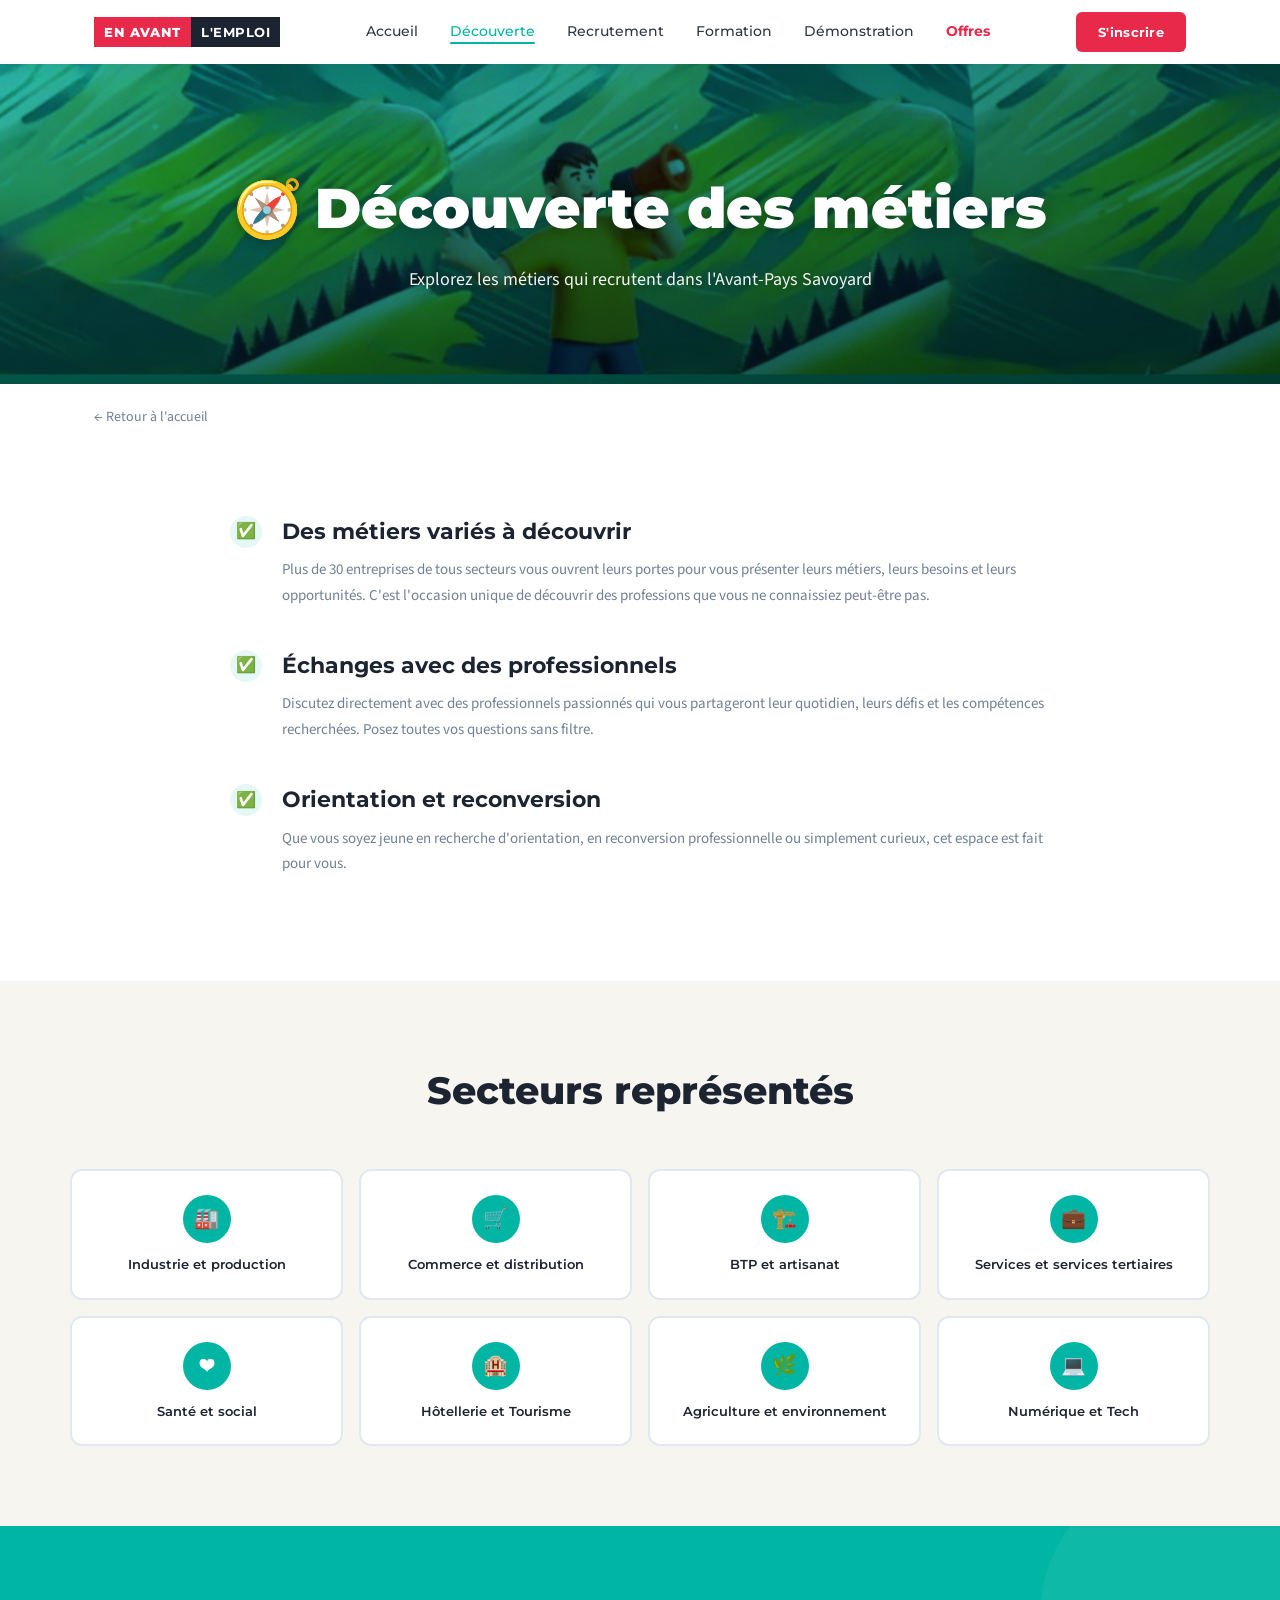
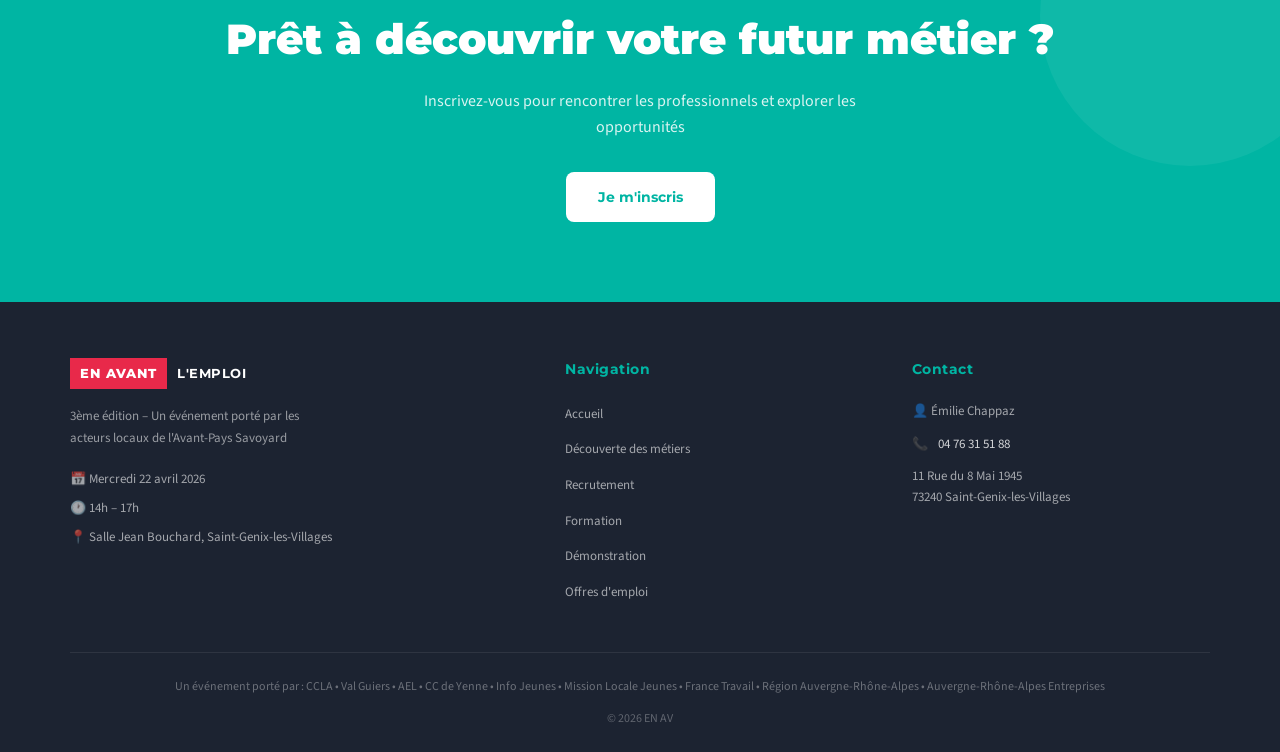
==== commit c60444a0: "navigation mobile" ====
--- a/decouverte.html
+++ b/decouverte.html
@@ -26,8 +26,22 @@
       <li><a href="offres.html" style="color:var(--red);font-weight:700;">Offres</a></li>
     </ul>
     <a href="#inscription" class="btn-inscrit">S'inscrire</a>
+    <button class="burger" id="burger" aria-label="Menu">
+      <span></span><span></span><span></span>
+    </button>
   </div>
 </nav>
+
+<!-- MENU MOBILE -->
+<div class="mobile-menu" id="mobile-menu">
+  <a href="index.html" data-page="accueil">Accueil</a>
+  <a href="decouverte.html" data-page="decouverte">Découverte</a>
+  <a href="recrutement.html" data-page="recrutement">Recrutement</a>
+  <a href="formation.html" data-page="formation">Formation</a>
+  <a href="demonstration.html" data-page="demonstration">Démonstration</a>
+  <a href="offres.html" style="color:var(--red);font-weight:700;">Offres</a>
+  <a href="https://mesevenementsemploi.francetravail.fr/mes-evenements-emploi/evenement/619655/en-avant-l-emploi-saint-genix-les-villages" target="_blank" rel="noopener" class="btn-inscrit-mobile">S'inscrire gratuitement →</a>
+</div>
 
 <!-- HERO -->
 <div class="page-hero teal-hero">
@@ -162,4 +176,7 @@
   </div>
   <div class="footer-bottom">
     <p class="footer-partners-text">Un événement porté par : CCLA • Val Guiers • AEL • CC de Yenne • Info Jeunes • Mission Locale Jeunes • France Travail • Région Auvergne-Rhône-Alpes • Auvergne-Rhône-Alpes Entreprises</p>
-    <p class="footer-copy">© 2026 EN AV+    <p class="footer-copy">© 2026 EN AV
+<script src="nav.js"></script>
+</body>
+</html>
--- a/style.css
+++ b/style.css
@@ -324,12 +324,13 @@
   flex-direction: column;
   gap: 10px;
   min-height: 200px;
-}
-
-.espace-card.teal  { background: var(--teal); }
-.espace-card.red   { background: var(--red); }
-.espace-card.orange-c { background: var(--orange); }
-.espace-card.blue  { background: var(--blue); }
+  border: 1.5px solid rgba(255,255,255,0.5);
+}
+
+.espace-card.teal     { background: linear-gradient(160deg, var(--teal) 0%, #e8faf8 100%); }
+.espace-card.red      { background: linear-gradient(160deg, var(--red) 0%, #fde8ec 100%); }
+.espace-card.orange-c { background: linear-gradient(160deg, var(--orange) 0%, #fff0e5 100%); }
+.espace-card.blue     { background: linear-gradient(160deg, var(--blue) 0%, #e8f4fe 100%); }
 
 .espace-card:hover {
   transform: translateY(-5px);
@@ -349,7 +350,7 @@
   border-radius: 12px;
   display: flex; align-items: center; justify-content: center;
   font-size: 24px;
-  background: rgba(255,255,255,0.25);
+  background: rgba(255,255,255,0.35);
   flex-shrink: 0;
 }
 
@@ -359,10 +360,11 @@
   font-size: 20px;
   color: white;
   line-height: 1.2;
+  text-shadow: 0 1px 3px rgba(0,0,0,0.15);
 }
 
 .espace-card p {
-  color: rgba(255,255,255,0.85);
+  color: var(--text);
   font-size: 14px;
   line-height: 1.55;
   flex: 1;
@@ -379,10 +381,16 @@
   font-size: 13px;
   color: var(--dark);
   align-self: flex-start;
-  transition: opacity 0.2s;
-}
-
-.espace-link:hover { opacity: 0.9; }
+  transition: all 0.2s;
+  box-shadow: 0 2px 8px rgba(0,0,0,0.12);
+}
+
+.espace-link:hover { opacity: 0.9; transform: translateX(2px); }
+
+.espace-card.teal .espace-link  { color: var(--teal-dark); }
+.espace-card.red .espace-link   { color: var(--red); }
+.espace-card.orange-c .espace-link { color: var(--orange-dark); }
+.espace-card.blue .espace-link  { color: var(--blue-dark); }
 
 /* ===== POURQUOI ===== */
 .section-bg { background: var(--bg-light); }
@@ -995,6 +1003,87 @@
   line-height: 1.6;
 }
 
+
+/* ===== BURGER + MENU MOBILE ===== */
+.burger {
+  display: none;
+  flex-direction: column;
+  justify-content: center;
+  gap: 5px;
+  cursor: pointer;
+  padding: 6px;
+  background: none;
+  border: none;
+  z-index: 110;
+}
+
+.burger span {
+  display: block;
+  width: 24px;
+  height: 2px;
+  background: var(--dark);
+  border-radius: 2px;
+  transition: all 0.3s ease;
+  transform-origin: center;
+}
+
+/* Animation croix */
+.burger.open span:nth-child(1) { transform: translateY(7px) rotate(45deg); }
+.burger.open span:nth-child(2) { opacity: 0; transform: scaleX(0); }
+.burger.open span:nth-child(3) { transform: translateY(-7px) rotate(-45deg); }
+
+.mobile-menu {
+  display: none;
+  position: fixed;
+  top: 64px;
+  left: 0; right: 0;
+  background: var(--white);
+  box-shadow: 0 8px 32px rgba(0,0,0,0.12);
+  z-index: 99;
+  padding: 16px 24px 24px;
+  flex-direction: column;
+  gap: 0;
+  border-top: 1px solid var(--border);
+}
+
+.mobile-menu.open { display: flex; }
+
+.mobile-menu a {
+  display: block;
+  padding: 14px 0;
+  border-bottom: 1px solid var(--border);
+  text-decoration: none;
+  color: var(--text);
+  font-family: var(--font-display);
+  font-weight: 600;
+  font-size: 15px;
+  transition: color 0.2s;
+}
+
+.mobile-menu a:last-child { border-bottom: none; }
+.mobile-menu a:hover { color: var(--teal); }
+.mobile-menu a.active { color: var(--teal); }
+.mobile-menu a.active-red { color: var(--red); }
+.mobile-menu a.active-orange { color: var(--orange-dark); }
+.mobile-menu a.active-blue { color: var(--blue); }
+
+.mobile-menu .btn-inscrit-mobile {
+  margin-top: 16px;
+  display: block;
+  text-align: center;
+  background: var(--red);
+  color: white;
+  padding: 13px;
+  border-radius: 8px;
+  font-family: var(--font-display);
+  font-weight: 700;
+  font-size: 14px;
+  text-decoration: none;
+  transition: background 0.2s;
+}
+
+.mobile-menu .btn-inscrit-mobile:hover { background: #c9203b; }
+
 /* ===== RESPONSIVE ===== */
 @media (max-width: 900px) {
   .espaces-grid { grid-template-columns: 1fr; }
@@ -1011,6 +1100,8 @@
   .pourquoi-grid { grid-template-columns: 1fr; }
   .tips-grid { grid-template-columns: 1fr 1fr; }
   .nav-links { display: none; }
+  .burger { display: flex; }
+  .btn-inscrit { display: none; }
 }
 
 /* ===== ANIMATIONS ===== */
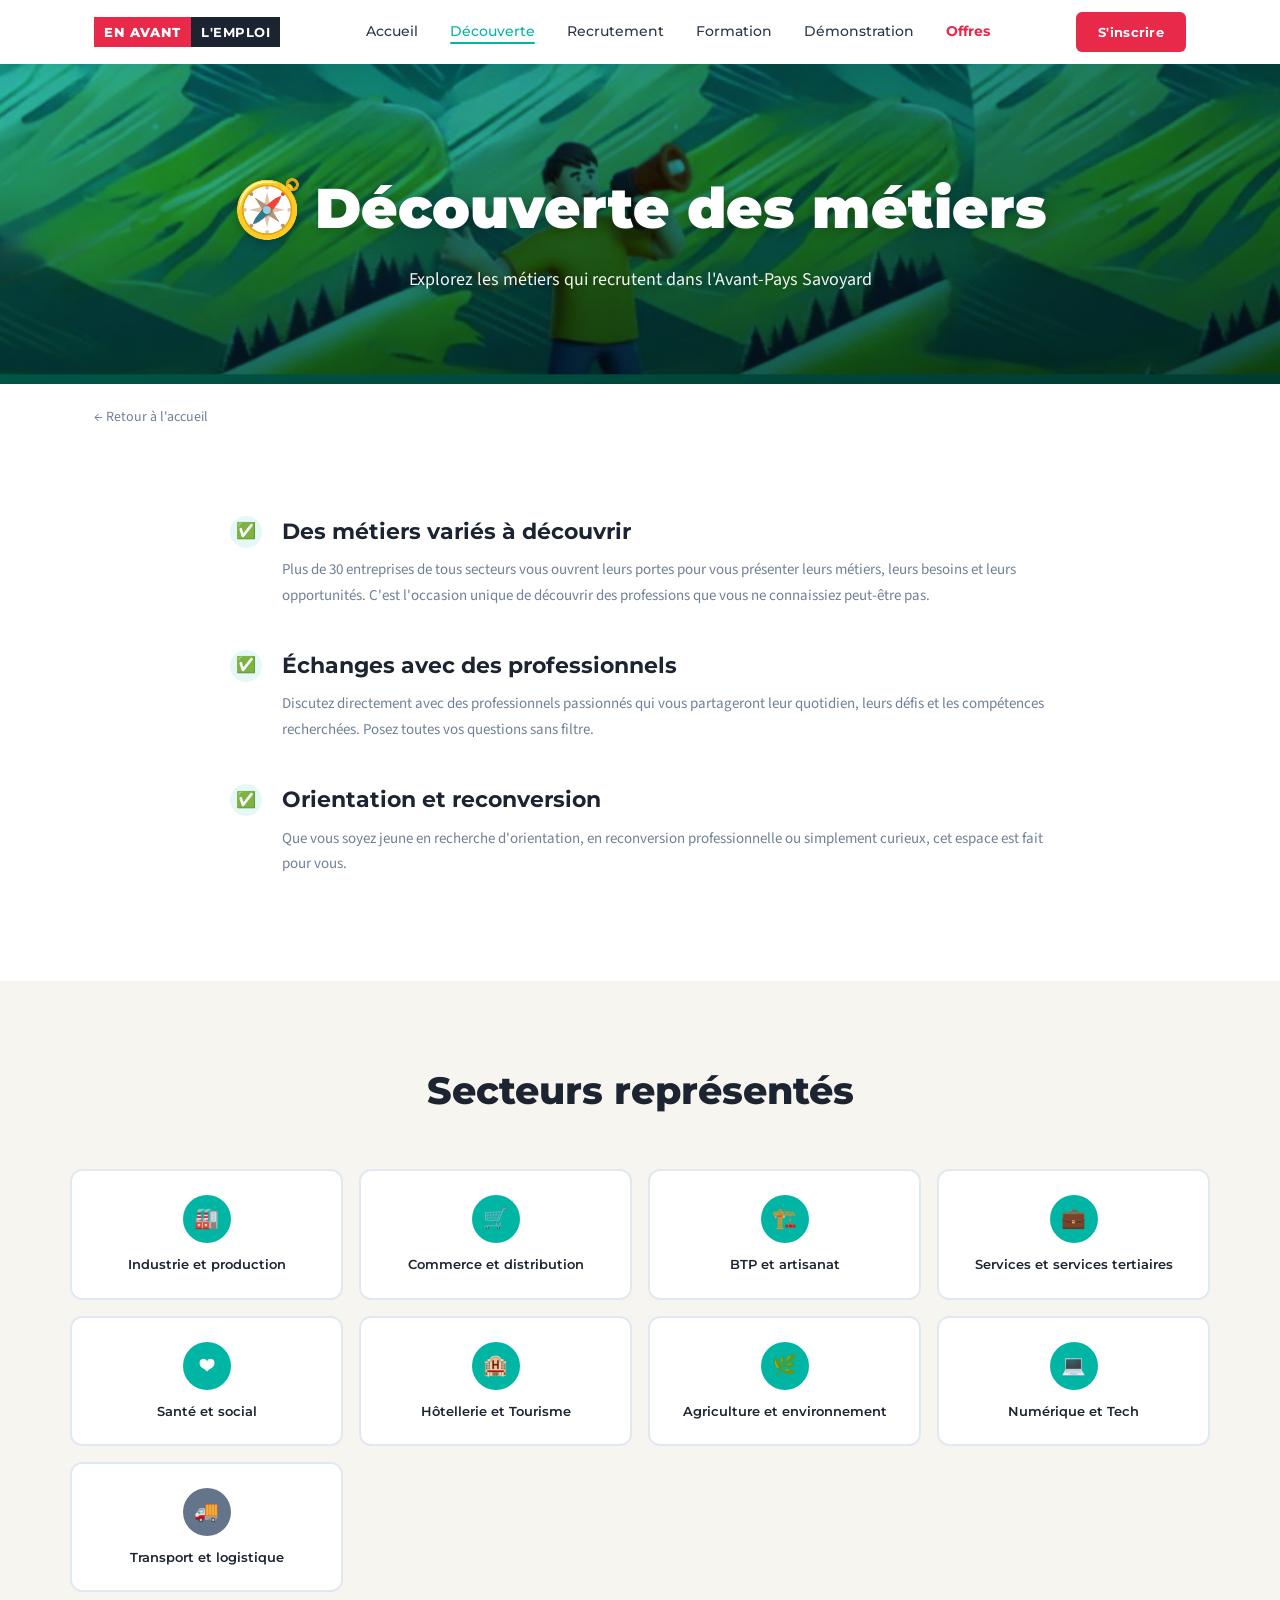
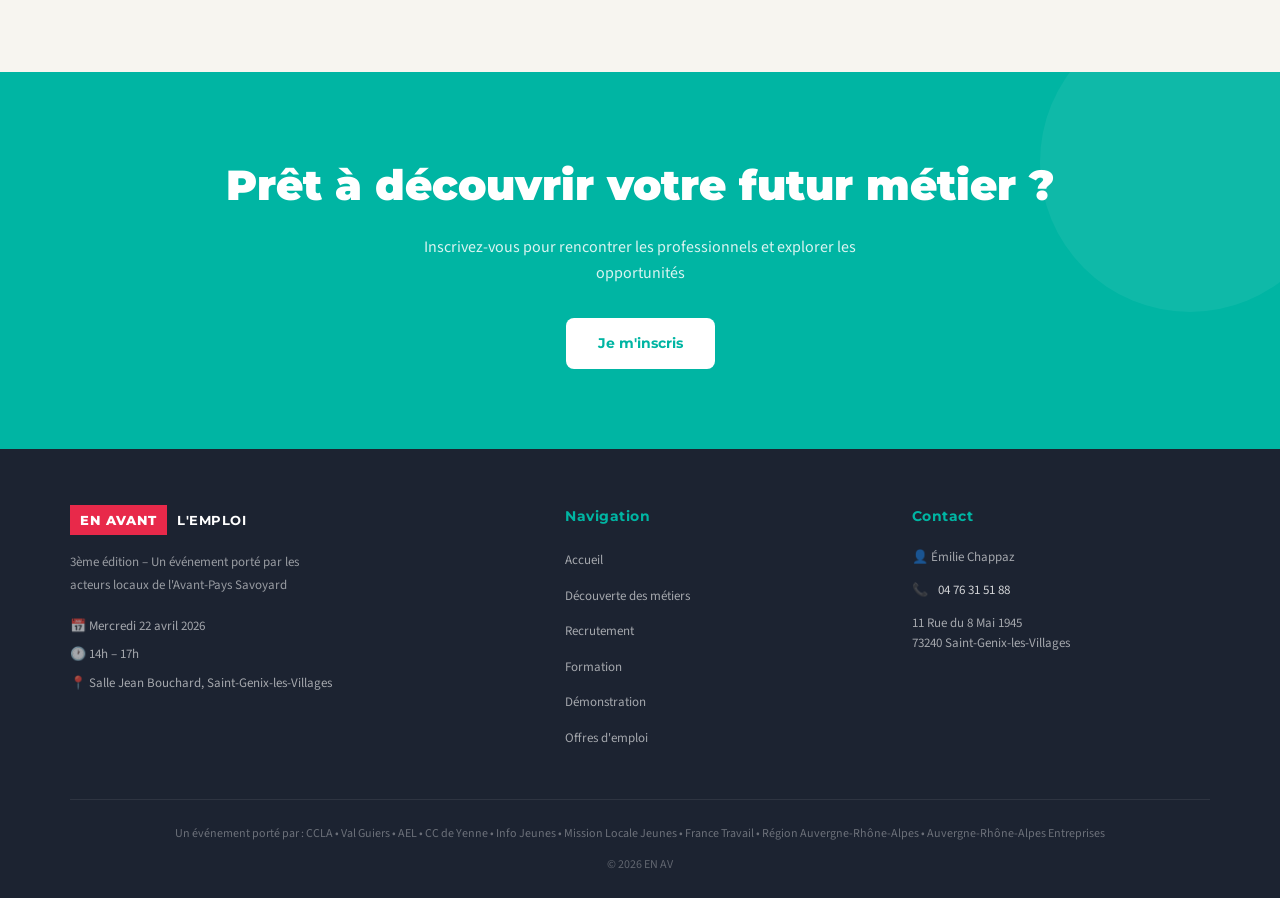
==== commit 3da126db: "mise à jour transport" ====
--- a/decouverte.html
+++ b/decouverte.html
@@ -126,6 +126,10 @@
         <div class="sector-icon">💻</div>
         <p>Numérique et Tech</p>
       </a>
+      <a href="offres.html#transport" class="sector-card">
+        <div class="sector-icon" style="background:#64748B;">🚚</div>
+        <p>Transport et logistique</p>
+      </a>
     </div>
   </div>
 </section>
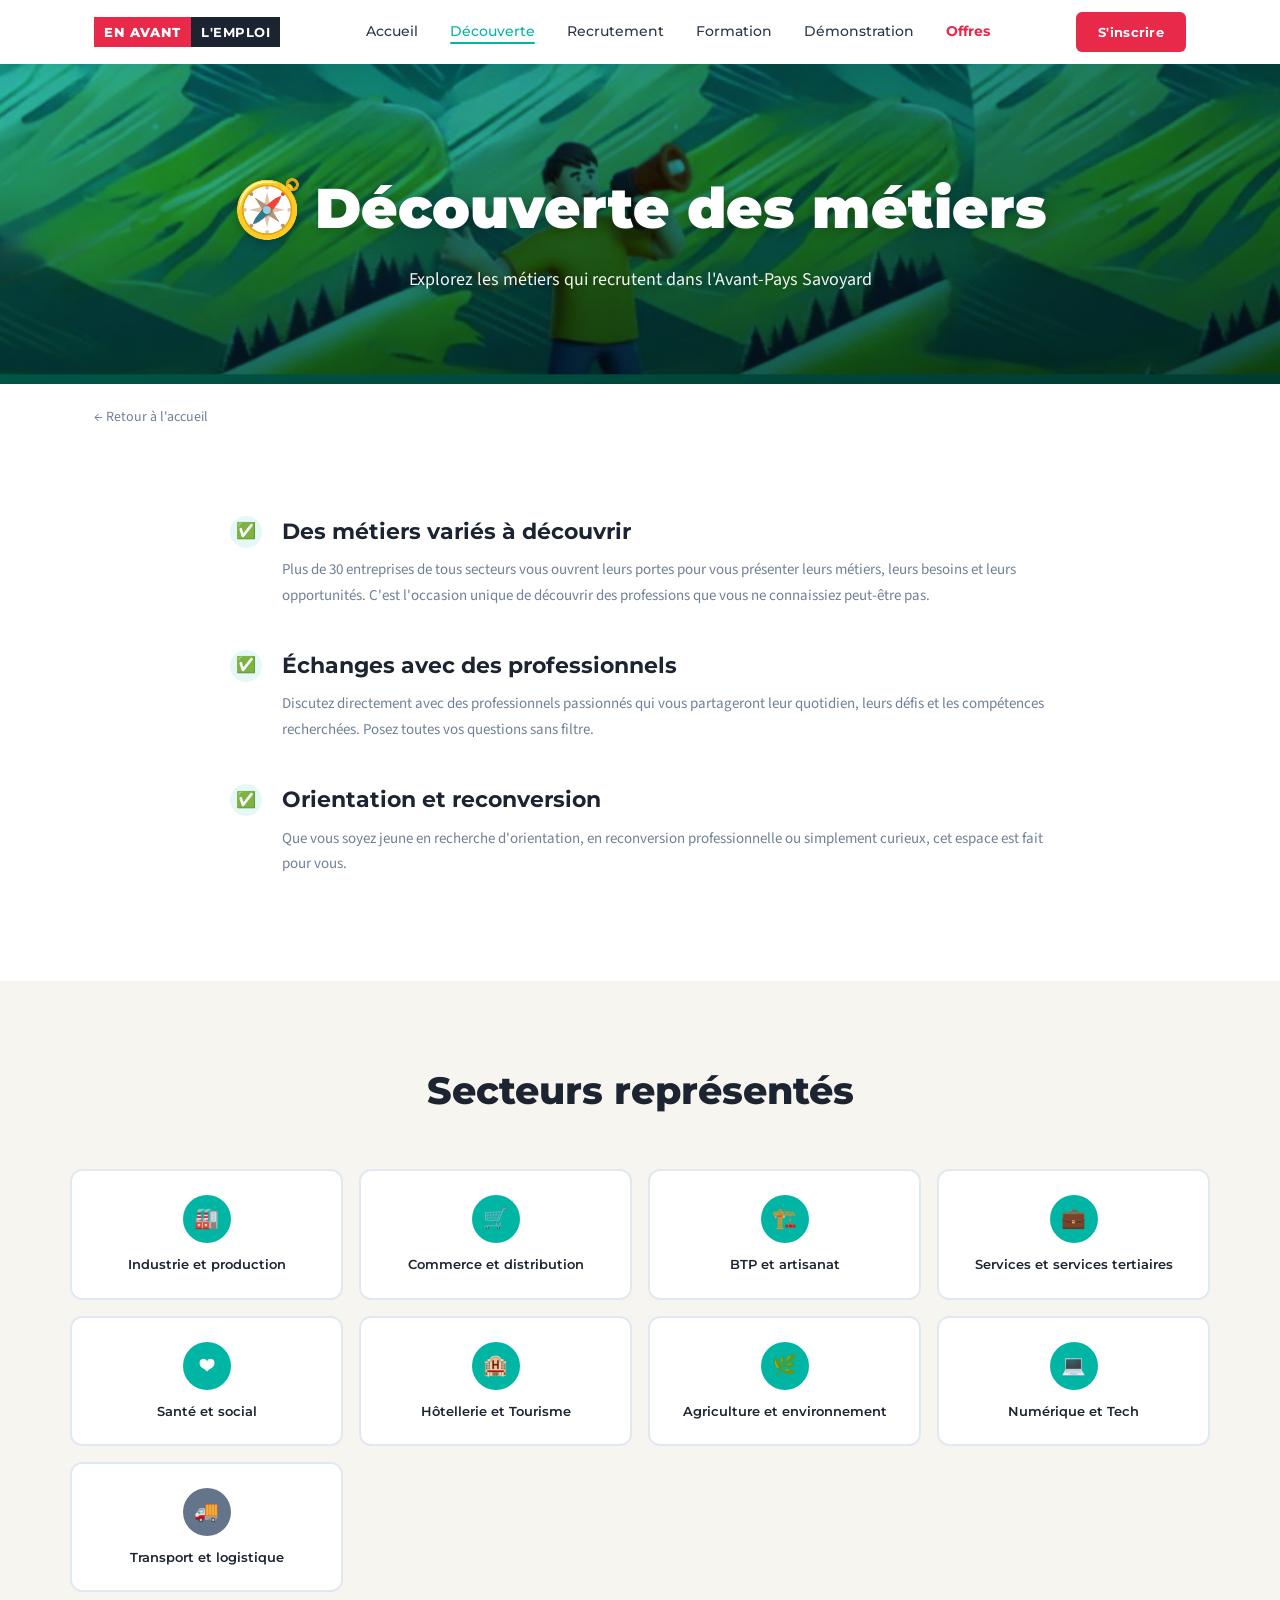
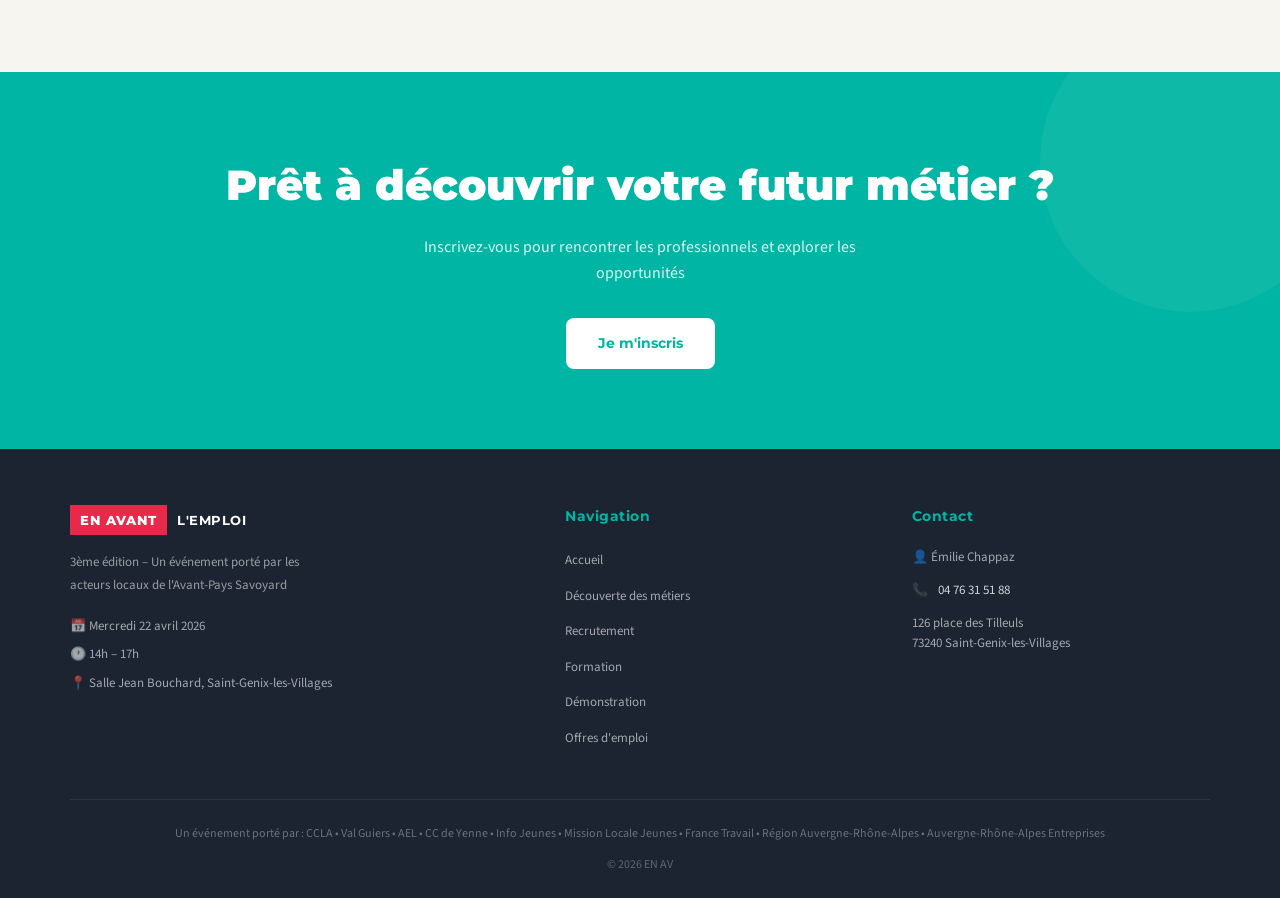
==== commit dc4f92c9: "adresse postale" ====
--- a/decouverte.html
+++ b/decouverte.html
@@ -174,7 +174,7 @@
       <div class="footer-contact">
         <div class="footer-contact-item">👤 Émilie Chappaz</div>
         <div class="footer-contact-item">📞 <a href="tel:+33476315188" style="color:rgba(255,255,255,0.8);text-decoration:none;">04 76 31 51 88</a></div>
-        <div class="footer-contact-item" style="font-size:13px;color:rgba(255,255,255,0.6);">11 Rue du 8 Mai 1945<br>73240 Saint-Genix-les-Villages</div>
+        <div class="footer-contact-item" style="font-size:13px;color:rgba(255,255,255,0.6);">126 place des Tilleuls<br>73240 Saint-Genix-les-Villages</div>
       </div>
     </div>
   </div>
